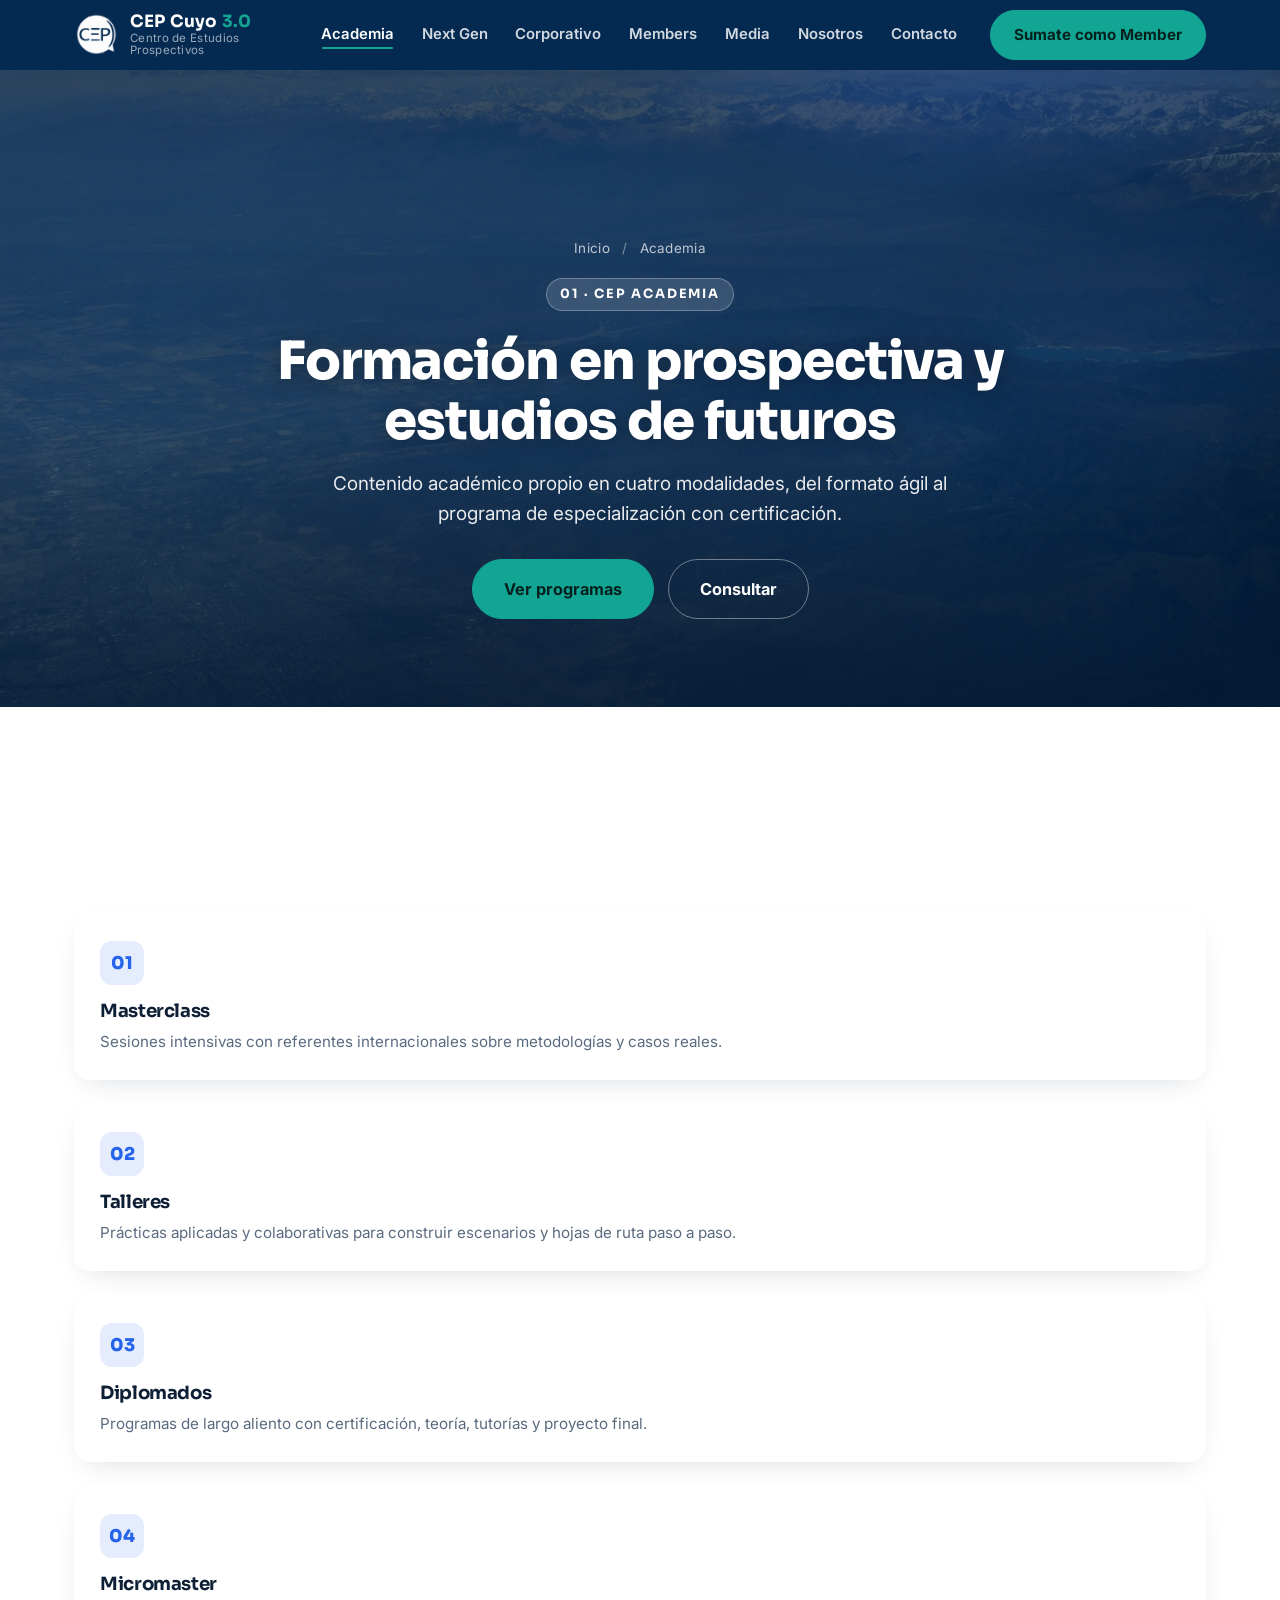
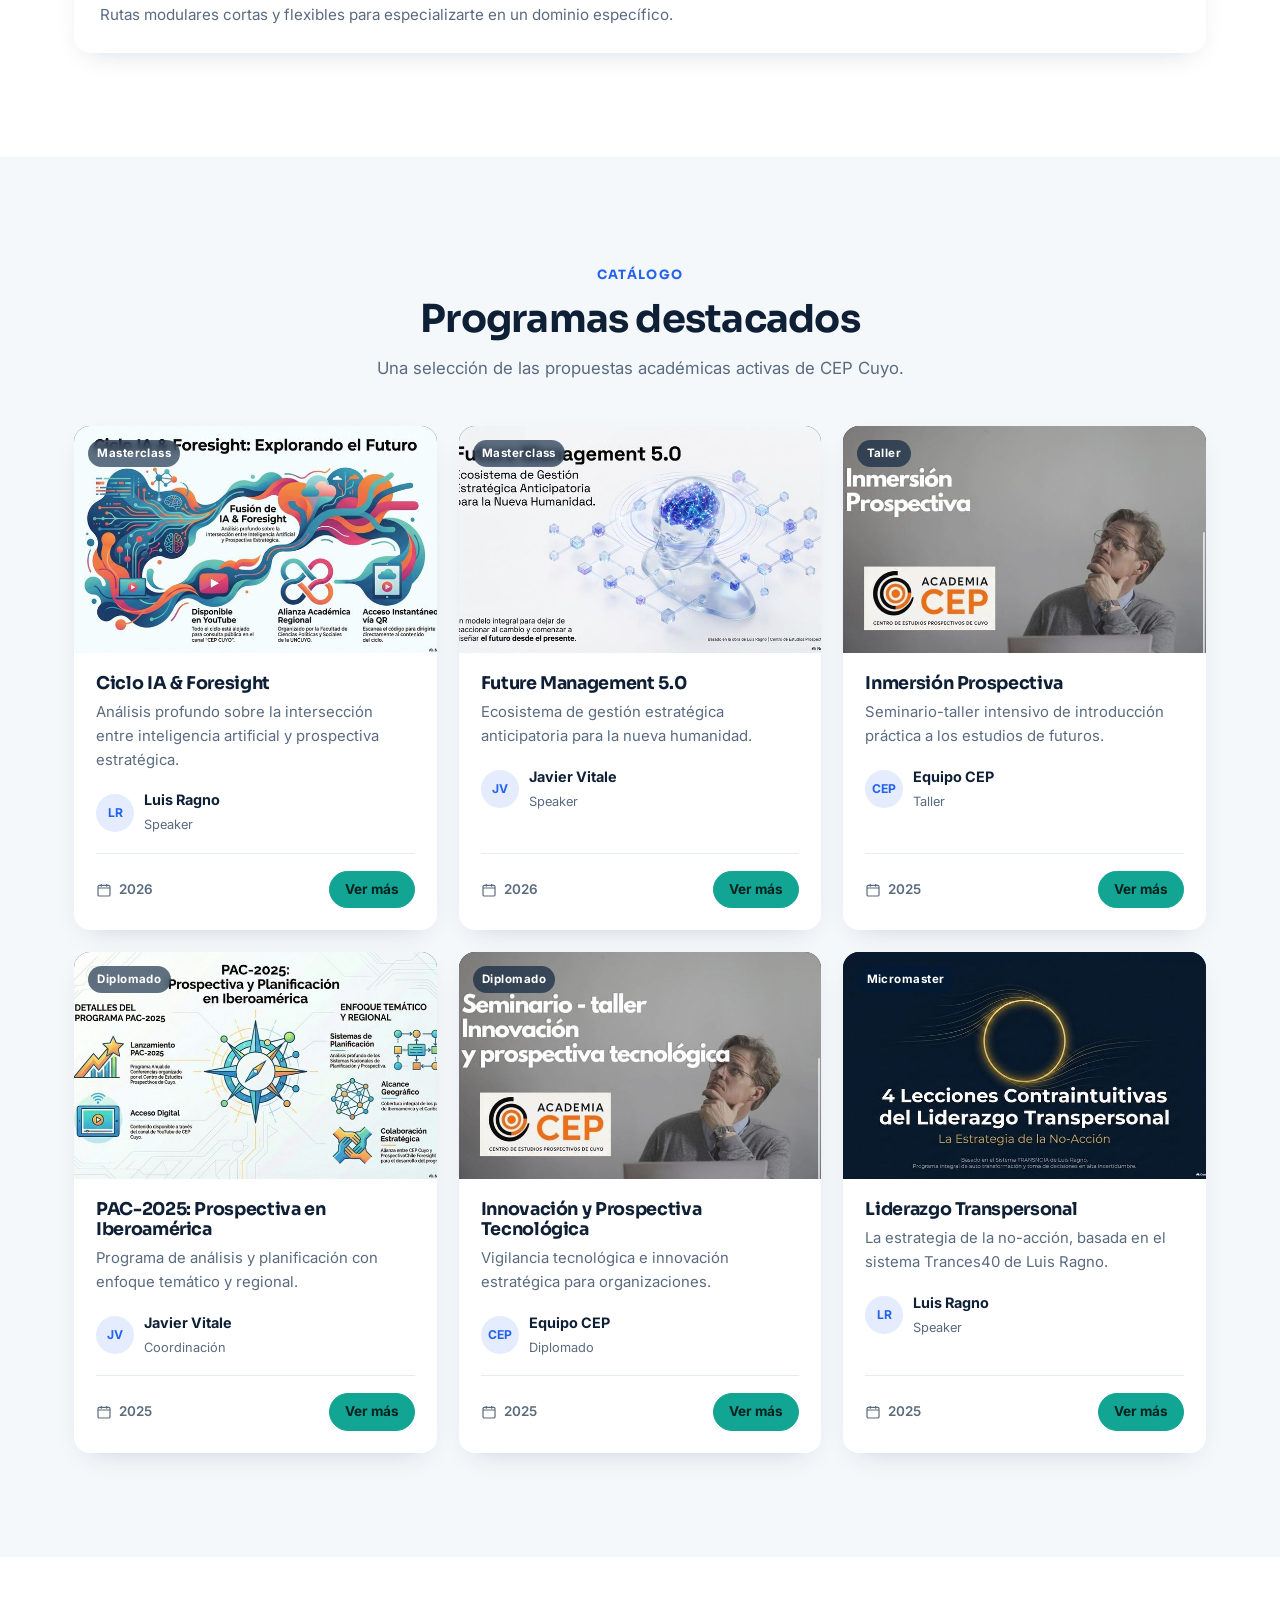
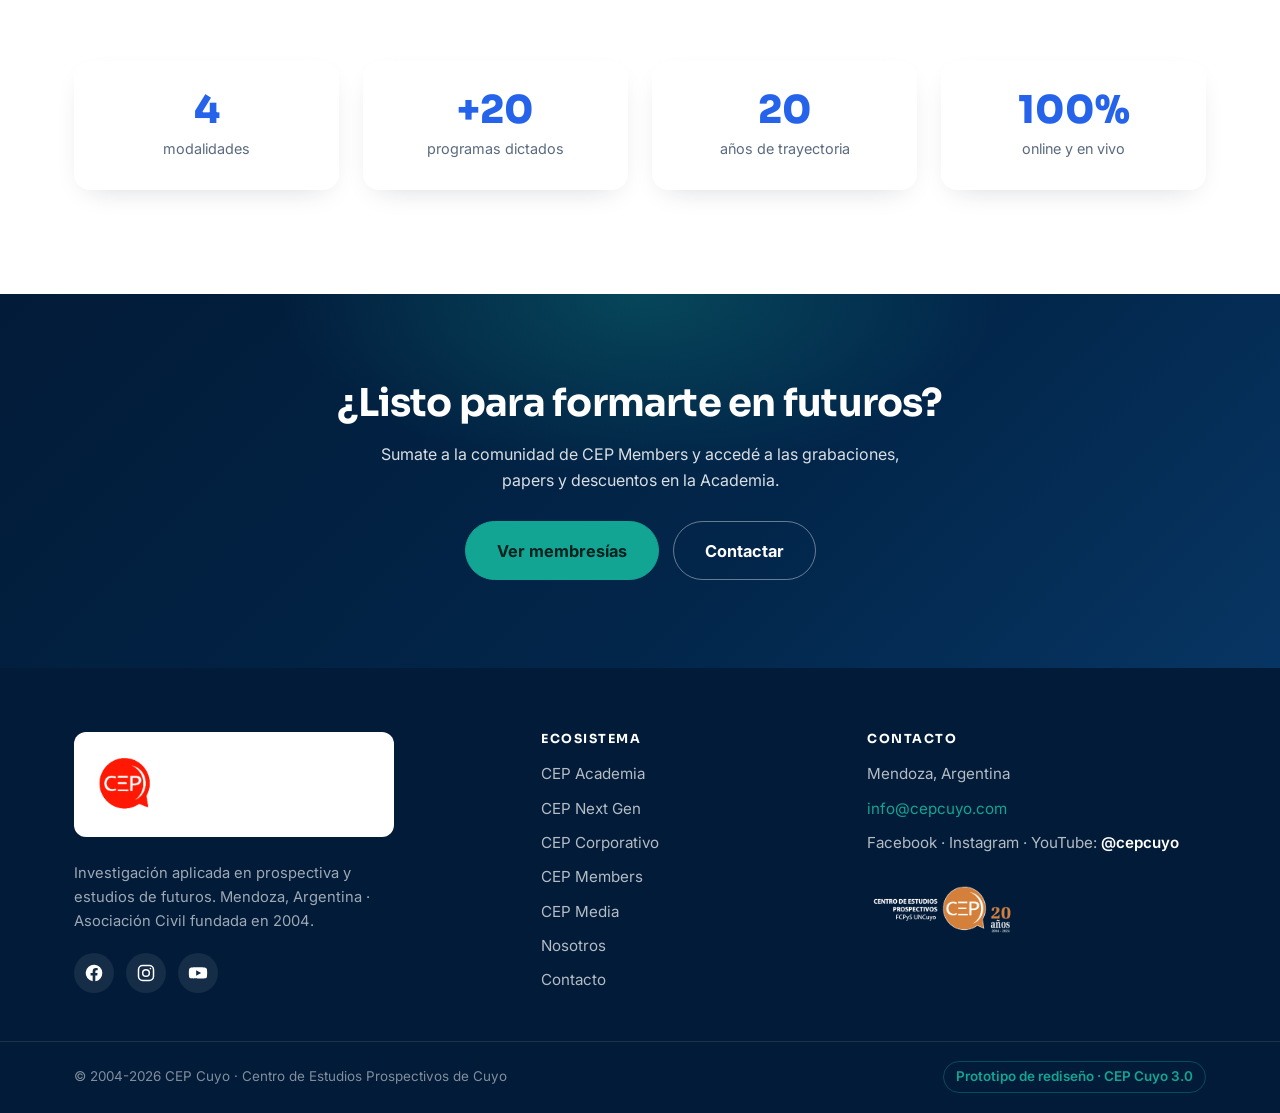
==== academia.html @ 87dea747 "Sitio multipagina completo: 7 paginas dedicadas + recursos visuales - Nuevas paginas: academia, next" ====
<!DOCTYPE html>
<html lang="es">
<head>
  <meta charset="UTF-8" />
  <meta name="viewport" content="width=device-width, initial-scale=1.0" />
  <title>CEP Academia — Formación en prospectiva | CEP Cuyo 3.0</title>
  <meta name="description" content="Academia CEP: masterclass, talleres, diplomados y micromaster en prospectiva y estudios de futuros." />
  <link rel="preconnect" href="https://fonts.googleapis.com" />
  <link rel="preconnect" href="https://fonts.gstatic.com" crossorigin />
  <link href="https://fonts.googleapis.com/css2?family=Inter:wght@400;500;600;700&family=Sora:wght@600;700;800&display=swap" rel="stylesheet" />
  <link rel="stylesheet" href="style.css" />
</head>
<body>
  <header class="site-header" id="top">
    <div class="container header-inner">
      <a href="index.html" class="brand">
        <img src="assets/img/logo-cep-blanco.png" alt="Logo CEP Cuyo" class="brand-logo" />
        <span class="brand-text">
          <strong>CEP Cuyo <em>3.0</em></strong>
          <small>Centro de Estudios Prospectivos</small>
        </span>
      </a>
      <nav class="main-nav" id="mainNav" aria-label="Navegación principal">
        <a href="academia.html" class="active">Academia</a>
        <a href="next-gen.html">Next Gen</a>
        <a href="corporativo.html">Corporativo</a>
        <a href="members.html">Members</a>
        <a href="media.html">Media</a>
        <a href="nosotros.html">Nosotros</a>
        <a href="contacto.html">Contacto</a>
        <a href="members.html" class="btn btn-teal nav-cta">Sumate como Member</a>
      </nav>
      <div class="header-actions">
        <a href="members.html" class="btn btn-teal header-cta">Sumate como Member</a>
      </div>
      <button class="nav-toggle" id="navToggle" aria-label="Abrir menú" aria-expanded="false">
        <svg class="ic ic-menu" viewBox="0 0 24 24" fill="none" stroke="currentColor" stroke-width="1.9" stroke-linecap="round" aria-hidden="true"><path d="M4 7h16M4 12h16M4 17h16"/></svg>
        <svg class="ic ic-close" viewBox="0 0 24 24" fill="none" stroke="currentColor" stroke-width="1.9" stroke-linecap="round" aria-hidden="true"><path d="M6 6l12 12M18 6L6 18"/></svg>
      </button>
    </div>
  </header>
  <section class="page-hero" style="--accent:#2563eb; --accent-soft:#2563eb22">
    <div class="page-hero-photo" style="background-image:url('assets/img/hero-aerial.jpg')"></div>
    <div class="page-hero-scrim"></div>
    <div class="container page-hero-inner">
      <nav class="breadcrumb"><a href="index.html">Inicio</a> <span>/</span> Academia</nav>
      <span class="page-kicker">01 · CEP Academia</span>
      <h1>Formación en prospectiva y estudios de futuros</h1>
      <p>Contenido académico propio en cuatro modalidades, del formato ágil al programa de especialización con certificación.</p>
      <div class="page-hero-actions"><a href="#programas" class="btn btn-teal btn-lg">Ver programas</a><a href="contacto.html" class="btn btn-ghost btn-lg">Consultar</a></div>
    </div>
  </section>
  <section class="section" style="--accent:#2563eb; --accent-soft:rgba(37,99,235,.12)">
    <div class="container">
      <p class="lead-in reveal">Un espacio académico para desarrollar pensamiento anticipatorio, metodologías de escenarios y liderazgo prospectivo — en el formato que mejor se adapte a tu recorrido.</p>
      <div class="grid grid-4 reveal">
        <div class="step-card"><span class="step-num">01</span><h3>Masterclass</h3><p>Sesiones intensivas con referentes internacionales sobre metodologías y casos reales.</p></div>
        <div class="step-card"><span class="step-num">02</span><h3>Talleres</h3><p>Prácticas aplicadas y colaborativas para construir escenarios y hojas de ruta paso a paso.</p></div>
        <div class="step-card"><span class="step-num">03</span><h3>Diplomados</h3><p>Programas de largo aliento con certificación, teoría, tutorías y proyecto final.</p></div>
        <div class="step-card"><span class="step-num">04</span><h3>Micromaster</h3><p>Rutas modulares cortas y flexibles para especializarte en un dominio específico.</p></div>
      </div>
    </div>
  </section>
  <section class="section section-soft" id="programas" style="--accent:#2563eb; --accent-soft:rgba(37,99,235,.12)">
    <div class="container">
      <div class="section-head-center reveal">
        <span class="kicker">Catálogo</span>
        <h2>Programas destacados</h2>
        <p>Una selección de las propuestas académicas activas de CEP Cuyo.</p>
      </div>
      <div class="grid grid-3">
        <article class="course-card reveal">
          <span class="course-thumb"><img src="assets/img/course-ia-foresight.jpg" alt="Ciclo IA &amp; Foresight" loading="lazy" /><span class="course-tag">Masterclass</span></span>
          <div class="course-body">
            <h3>Ciclo IA &amp; Foresight</h3>
            <p>Análisis profundo sobre la intersección entre inteligencia artificial y prospectiva estratégica.</p>
            <div class="course-meta"><span class="avatar">LR</span><div><strong>Luis Ragno</strong><small>Speaker</small></div></div>
            <div class="course-foot"><span class="course-date"><svg viewBox="0 0 24 24" fill="none" stroke="currentColor" stroke-width="1.8"><rect x="3" y="5" width="18" height="16" rx="2"/><path d="M3 9h18M8 3v4M16 3v4"/></svg>2026</span><a href="#" class="btn btn-teal course-btn">Ver más</a></div>
          </div>
        </article>
        <article class="course-card reveal">
          <span class="course-thumb"><img src="assets/img/course-future-mgmt.jpg" alt="Future Management 5.0" loading="lazy" /><span class="course-tag">Masterclass</span></span>
          <div class="course-body">
            <h3>Future Management 5.0</h3>
            <p>Ecosistema de gestión estratégica anticipatoria para la nueva humanidad.</p>
            <div class="course-meta"><span class="avatar">JV</span><div><strong>Javier Vitale</strong><small>Speaker</small></div></div>
            <div class="course-foot"><span class="course-date"><svg viewBox="0 0 24 24" fill="none" stroke="currentColor" stroke-width="1.8"><rect x="3" y="5" width="18" height="16" rx="2"/><path d="M3 9h18M8 3v4M16 3v4"/></svg>2026</span><a href="#" class="btn btn-teal course-btn">Ver más</a></div>
          </div>
        </article>
        <article class="course-card reveal">
          <span class="course-thumb"><img src="assets/img/course-inmersion.jpg" alt="Inmersión Prospectiva" loading="lazy" /><span class="course-tag">Taller</span></span>
          <div class="course-body">
            <h3>Inmersión Prospectiva</h3>
            <p>Seminario-taller intensivo de introducción práctica a los estudios de futuros.</p>
            <div class="course-meta"><span class="avatar">CEP</span><div><strong>Equipo CEP</strong><small>Taller</small></div></div>
            <div class="course-foot"><span class="course-date"><svg viewBox="0 0 24 24" fill="none" stroke="currentColor" stroke-width="1.8"><rect x="3" y="5" width="18" height="16" rx="2"/><path d="M3 9h18M8 3v4M16 3v4"/></svg>2025</span><a href="#" class="btn btn-teal course-btn">Ver más</a></div>
          </div>
        </article>
        <article class="course-card reveal">
          <span class="course-thumb"><img src="assets/img/course-pac2025.jpg" alt="PAC-2025: Prospectiva en Iberoamérica" loading="lazy" /><span class="course-tag">Diplomado</span></span>
          <div class="course-body">
            <h3>PAC-2025: Prospectiva en Iberoamérica</h3>
            <p>Programa de análisis y planificación con enfoque temático y regional.</p>
            <div class="course-meta"><span class="avatar">JV</span><div><strong>Javier Vitale</strong><small>Coordinación</small></div></div>
            <div class="course-foot"><span class="course-date"><svg viewBox="0 0 24 24" fill="none" stroke="currentColor" stroke-width="1.8"><rect x="3" y="5" width="18" height="16" rx="2"/><path d="M3 9h18M8 3v4M16 3v4"/></svg>2025</span><a href="#" class="btn btn-teal course-btn">Ver más</a></div>
          </div>
        </article>
        <article class="course-card reveal">
          <span class="course-thumb"><img src="assets/img/course-innovacion.jpg" alt="Innovación y Prospectiva Tecnológica" loading="lazy" /><span class="course-tag">Diplomado</span></span>
          <div class="course-body">
            <h3>Innovación y Prospectiva Tecnológica</h3>
            <p>Vigilancia tecnológica e innovación estratégica para organizaciones.</p>
            <div class="course-meta"><span class="avatar">CEP</span><div><strong>Equipo CEP</strong><small>Diplomado</small></div></div>
            <div class="course-foot"><span class="course-date"><svg viewBox="0 0 24 24" fill="none" stroke="currentColor" stroke-width="1.8"><rect x="3" y="5" width="18" height="16" rx="2"/><path d="M3 9h18M8 3v4M16 3v4"/></svg>2025</span><a href="#" class="btn btn-teal course-btn">Ver más</a></div>
          </div>
        </article>
        <article class="course-card reveal">
          <span class="course-thumb"><img src="assets/img/course-liderazgo.jpg" alt="Liderazgo Transpersonal" loading="lazy" /><span class="course-tag">Micromaster</span></span>
          <div class="course-body">
            <h3>Liderazgo Transpersonal</h3>
            <p>La estrategia de la no-acción, basada en el sistema Trances40 de Luis Ragno.</p>
            <div class="course-meta"><span class="avatar">LR</span><div><strong>Luis Ragno</strong><small>Speaker</small></div></div>
            <div class="course-foot"><span class="course-date"><svg viewBox="0 0 24 24" fill="none" stroke="currentColor" stroke-width="1.8"><rect x="3" y="5" width="18" height="16" rx="2"/><path d="M3 9h18M8 3v4M16 3v4"/></svg>2025</span><a href="#" class="btn btn-teal course-btn">Ver más</a></div>
          </div>
        </article>
      </div>
    </div>
  </section>
  <section class="section" style="--accent:#2563eb">
    <div class="container">
      <div class="stats-band reveal">
        <div class="stat-box"><strong>4</strong><span>modalidades</span></div>
        <div class="stat-box"><strong>+20</strong><span>programas dictados</span></div>
        <div class="stat-box"><strong>20</strong><span>años de trayectoria</span></div>
        <div class="stat-box"><strong>100%</strong><span>online y en vivo</span></div>
      </div>
    </div>
  </section>
  <section class="cta-band">
    <div class="container cta-band-inner reveal">
      <h2>¿Listo para formarte en futuros?</h2>
      <p>Sumate a la comunidad de CEP Members y accedé a las grabaciones, papers y descuentos en la Academia.</p>
      <div class="cta-actions">
        <a href="members.html" class="btn btn-teal btn-lg">Ver membresías</a>
        <a href="contacto.html" class="btn btn-ghost btn-lg">Contactar</a>
      </div>
    </div>
  </section>
  <footer class="site-footer">
    <div class="container footer-inner">
      <div class="footer-brand">
        <div class="footer-membrete">
          <img src="assets/img/membrete-cep-completo.png" alt="Centro de Estudios Prospectivos de Cuyo" />
        </div>
        <p>Investigación aplicada en prospectiva y estudios de futuros. Mendoza, Argentina · Asociación Civil fundada en 2004.</p>
        <div class="footer-social">
          <a href="https://facebook.com/cepcuyo" target="_blank" rel="noopener" aria-label="Facebook"><svg viewBox="0 0 24 24" fill="currentColor"><path d="M22 12a10 10 0 10-11.6 9.9v-7H7.9V12h2.5V9.8c0-2.5 1.5-3.9 3.8-3.9 1.1 0 2.2.2 2.2.2v2.5h-1.2c-1.2 0-1.6.8-1.6 1.6V12h2.7l-.4 2.9h-2.3v7A10 10 0 0022 12z"/></svg></a>
          <a href="https://instagram.com/cepcuyo" target="_blank" rel="noopener" aria-label="Instagram"><svg viewBox="0 0 24 24" fill="none" stroke="currentColor" stroke-width="1.8"><rect x="3" y="3" width="18" height="18" rx="5"/><circle cx="12" cy="12" r="4"/><circle cx="17.3" cy="6.7" r="1" fill="currentColor" stroke="none"/></svg></a>
          <a href="https://youtube.com/@cepcuyo" target="_blank" rel="noopener" aria-label="YouTube"><svg viewBox="0 0 24 24" fill="currentColor"><path d="M23 12s0-3.2-.4-4.7a2.5 2.5 0 00-1.7-1.7C19.3 5.2 12 5.2 12 5.2s-7.3 0-8.9.4A2.5 2.5 0 001.4 7.3C1 8.8 1 12 1 12s0 3.2.4 4.7a2.5 2.5 0 001.7 1.7c1.6.4 8.9.4 8.9.4s7.3 0 8.9-.4a2.5 2.5 0 001.7-1.7C23 15.2 23 12 23 12zM9.8 15.3V8.7l6 3.3-6 3.3z"/></svg></a>
        </div>
      </div>
      <nav class="footer-nav" aria-label="Secciones">
        <h4>Ecosistema</h4>
        <a href="academia.html">CEP Academia</a>
        <a href="next-gen.html">CEP Next Gen</a>
        <a href="corporativo.html">CEP Corporativo</a>
        <a href="members.html">CEP Members</a>
        <a href="media.html">CEP Media</a>
        <a href="nosotros.html">Nosotros</a>
        <a href="contacto.html">Contacto</a>
      </nav>
      <div class="footer-contact">
        <h4>Contacto</h4>
        <p>Mendoza, Argentina</p>
        <p><a href="mailto:info@cepcuyo.com">info@cepcuyo.com</a></p>
        <p>Facebook · Instagram · YouTube: <span>@cepcuyo</span></p>
        <img src="assets/img/badge-cep-20-anos.png" alt="20 años · 2004-2024" class="footer-badge" />
      </div>
    </div>
    <div class="footer-bottom">
      <div class="container">
        <span>© 2004-2026 CEP Cuyo · Centro de Estudios Prospectivos de Cuyo</span>
        <span class="proto-tag">Prototipo de rediseño · CEP Cuyo 3.0</span>
      </div>
    </div>
  </footer>
  <script src="assets/js/main.js"></script>
</body>
</html>
---- style.css ----
/* =========================================================
   CEP Cuyo 3.0 — Rediseño según Ficha Técnica (PDF aprobado)
   Base: navy #02264a + teal profundo.  Secciones con acento propio
   (Academia azul · Next Gen rosa · Corporativo ámbar · Members teal
    · Media rojo), sobre backbone navy+teal.
   ========================================================= */

:root {
  /* --- Base navy + teal (del mockup master) --- */
  --navy:        #052a52;   /* header, footer, textos oscuros */
  --navy-2:      #073563;   /* variante */
  --navy-deep:   #021b38;   /* fondos más profundos */
  --navy-hero:   #02264a;   /* navy exacto muestreado del hero */
  --teal:        #12a594;   /* acento de marca / CTAs */
  --teal-strong: #0e7f87;   /* botón hover / teal profundo */
  --teal-ink:    #0b6b63;   /* teal para texto sobre claro */
  --mint:        #e6f5f3;   /* fondo sección Members */
  --mint-2:      #d4ebe8;

  /* --- Neutros --- */
  --ink:      #0f2036;   /* texto sobre claro */
  --muted:    #5a6b80;   /* texto secundario */
  --line:     #e6ecf2;   /* separadores */
  --bg:       #ffffff;
  --bg-soft:  #f5f8fb;   /* secciones suaves / tarjetas */
  --white:    #ffffff;

  /* acento por sección (lo pisa cada <section>) */
  --accent:      var(--teal);
  --accent-soft: rgba(18,165,148,.12);

  --radius:    16px;
  --radius-sm: 12px;
  --radius-lg: 22px;
  --shadow:    0 10px 30px -14px rgba(5, 25, 52, .20);
  --shadow-lg: 0 26px 60px -24px rgba(5, 25, 52, .32);
  --ease:      cubic-bezier(.4, 0, .2, 1);
  --maxw:      1180px;

  --font:      'Inter', -apple-system, BlinkMacSystemFont, 'SF Pro Text', 'Segoe UI', Roboto, Helvetica, Arial, sans-serif;
  --font-head: 'Sora', 'Inter', -apple-system, BlinkMacSystemFont, 'SF Pro Display', 'Segoe UI', sans-serif;
}

* { box-sizing: border-box; }
html { scroll-behavior: smooth; scroll-padding-top: 80px; -webkit-text-size-adjust: 100%; }
body {
  margin: 0; font-family: var(--font); color: var(--ink); background: var(--bg);
  line-height: 1.6; -webkit-font-smoothing: antialiased; text-rendering: optimizeLegibility;
  overflow-x: hidden; -webkit-tap-highlight-color: transparent;
}
img { max-width: 100%; display: block; }
a { color: inherit; text-decoration: none; }

.container { width: 100%; max-width: var(--maxw); margin: 0 auto; padding: 0 24px; }

h1, h2, h3, h4 { margin: 0; font-family: var(--font-head); line-height: 1.14; letter-spacing: -.02em; font-weight: 700; color: var(--ink); }
h2 { font-size: clamp(1.7rem, 3vw, 2.45rem); }
p  { margin: 0; }

/* ---------- Botones ---------- */
.btn {
  --btn-pad: .78em 1.5em;
  display: inline-flex; align-items: center; justify-content: center; gap: .5em;
  padding: var(--btn-pad); font: inherit; font-weight: 700; font-size: .95rem;
  border-radius: 999px; border: 1.6px solid transparent; cursor: pointer; white-space: nowrap;
  transition: transform .2s var(--ease), background .2s var(--ease),
              box-shadow .2s var(--ease), color .2s var(--ease), border-color .2s var(--ease);
}
.btn-lg { --btn-pad: .95em 1.9em; font-size: 1.02rem; }
.btn:active { transform: translateY(1px); }

.btn-teal { background: var(--teal); color: #04211e; border-color: var(--teal); }
.btn-teal:hover { background: var(--teal-strong); border-color: var(--teal-strong); color: #fff;
  box-shadow: 0 12px 28px -10px rgba(14,127,135,.6); transform: translateY(-2px); }

.btn-ghost { background: transparent; color: #fff; border-color: rgba(255,255,255,.4); }
.btn-ghost:hover { border-color: #fff; background: rgba(255,255,255,.10); transform: translateY(-2px); }

.btn-ghost-light { background: rgba(255,255,255,.10); color: #fff; border-color: rgba(255,255,255,.22); }
.btn-ghost-light:hover { background: rgba(255,255,255,.18); }

.btn-outline { background: transparent; color: var(--teal-ink); border-color: var(--teal); }
.btn-outline:hover:not([disabled]) { background: var(--teal); border-color: var(--teal); color: #04211e; }

.btn-block { width: 100%; }
.btn[disabled] { opacity: .55; cursor: not-allowed; }

/* =========================================================
   HEADER
   ========================================================= */
.site-header {
  position: sticky; top: 0; z-index: 50; background: var(--navy);
  transition: box-shadow .3s var(--ease), background .3s var(--ease);
}
.site-header.scrolled { box-shadow: 0 10px 34px -14px rgba(0,0,0,.6); background: var(--navy-deep); }
.header-inner { display: flex; align-items: center; gap: 22px; height: 70px; }

.brand { display: flex; align-items: center; gap: 12px; margin-right: auto; }
.brand-logo { width: 44px; height: 44px; object-fit: contain; }
.brand-text { display: flex; flex-direction: column; line-height: 1.1; }
.brand-text strong { color: #fff; font-family: var(--font-head); font-size: 1.06rem; letter-spacing: .2px; }
.brand-text strong em { color: var(--teal); font-style: normal; }
.brand-text small { color: rgba(255,255,255,.6); font-size: .72rem; letter-spacing: .3px; }

.main-nav { display: flex; align-items: center; gap: 4px; }
.main-nav > a {
  color: rgba(255,255,255,.82); font-size: .93rem; font-weight: 600;
  padding: .5em .8em; border-radius: 8px; position: relative; white-space: nowrap;
  transition: color .2s var(--ease);
}
.main-nav > a:not(.nav-cta)::after {
  content: ""; position: absolute; left: .85em; right: .85em; bottom: .34em; height: 2px;
  background: var(--teal); border-radius: 2px; transform: scaleX(0); transform-origin: left;
  transition: transform .25s var(--ease);
}
.main-nav > a:not(.nav-cta):hover { color: #fff; }
.main-nav > a:not(.nav-cta):hover::after { transform: scaleX(1); }

.header-actions { display: flex; align-items: center; gap: 10px; }
.nav-cta { display: none; }

.nav-toggle { display: none; position: relative; width: 44px; height: 44px; background: none; border: 0; cursor: pointer; color: #fff; }
.nav-toggle .ic {
  position: absolute; inset: 0; margin: auto; width: 26px; height: 26px;
  transition: opacity .28s var(--ease), transform .34s cubic-bezier(.35,.9,.35,1.15);
}
.nav-toggle .ic-close { opacity: 0; transform: rotate(-90deg) scale(.5); }
.nav-toggle.active .ic-menu { opacity: 0; transform: rotate(90deg) scale(.5); }
.nav-toggle.active .ic-close { opacity: 1; transform: rotate(0) scale(1); }

/* =========================================================
   HERO (con silueta de cordillera + overlay navy)
   ========================================================= */
.hero {
  position: relative; overflow: hidden; color: #fff;
  background: var(--navy-deep);
  padding: clamp(96px, 13vw, 150px) 0 clamp(80px, 10vw, 116px);
  text-align: center;
}
.hero-photo {
  position: absolute; inset: 0;
  background: url('assets/img/hero-mendoza.jpg') center 30% / cover no-repeat;
}
.hero-overlay {
  position: absolute; inset: 0;
  background:
    linear-gradient(180deg, rgba(2,27,56,.86) 0%, rgba(2,38,74,.60) 34%, rgba(2,38,74,.62) 62%, rgba(2,27,56,.90) 100%),
    radial-gradient(700px 420px at 50% 42%, rgba(2,38,74,.20), rgba(2,27,56,.70));
}
.hero-inner { position: relative; max-width: 820px; margin: 0 auto; display: flex; flex-direction: column; align-items: center; }
.eyebrow {
  display: inline-block; font-size: .8rem; font-weight: 700; letter-spacing: .12em; text-transform: uppercase;
  color: #7ff0e2; background: rgba(18,165,148,.16); border: 1px solid rgba(18,165,148,.36);
  padding: .45em 1em; border-radius: 999px; margin-bottom: 24px;
}
.hero h1 {
  font-size: clamp(2rem, 5vw, 3.7rem); font-weight: 800; letter-spacing: .01em; color: #fff;
  text-transform: uppercase; text-shadow: 0 2px 24px rgba(0,0,0,.35);
}
.hero-sub { margin: 22px auto 0; font-size: clamp(1.02rem, 1.6vw, 1.22rem); color: rgba(255,255,255,.9); max-width: 600px; text-shadow: 0 1px 12px rgba(0,0,0,.35); }
.hero-actions { display: flex; flex-wrap: wrap; justify-content: center; gap: 14px; margin-top: 34px; }
.hero-actions .btn-teal { text-transform: uppercase; letter-spacing: .02em; }
.hero-actions .btn-ghost { text-transform: uppercase; letter-spacing: .02em; background: rgba(255,255,255,.08); }
.hero-stats { display: flex; flex-wrap: wrap; justify-content: center; gap: 48px; margin-top: 54px; padding-top: 30px; box-shadow: inset 0 1px 0 rgba(255,255,255,.2); }
.hero-stats div { display: flex; flex-direction: column; }
.hero-stats strong { font-family: var(--font-head); font-size: 2.2rem; font-weight: 800; color: #fff; line-height: 1; }
.hero-stats span { font-size: .86rem; color: rgba(255,255,255,.72); margin-top: 6px; }

/* =========================================================
   SECCIONES (base)
   ========================================================= */
.section { padding: clamp(64px, 9vw, 104px) 0; }
.section-soft { background: var(--bg-soft); }
.section-mint { background: linear-gradient(180deg, var(--mint) 0%, #f3fbfa 100%); }

.section-head { display: flex; align-items: flex-start; justify-content: space-between; gap: 40px; margin-bottom: 40px; }
.section-head-text { max-width: 640px; }
.section-head-center { text-align: center; max-width: 720px; margin: 0 auto 44px; }
.section-head p, .section-head-center p { margin-top: 14px; color: var(--muted); font-size: 1.05rem; }

.kicker {
  display: inline-block; font-family: var(--font-head); font-size: .8rem; font-weight: 700;
  letter-spacing: .1em; text-transform: uppercase; color: var(--accent); margin-bottom: 12px;
}

.section-brand { width: 172px; height: auto; flex-shrink: 0; align-self: center; }
.section-brand-boxed { background: #fff; padding: 14px 18px; border-radius: var(--radius-sm); box-shadow: var(--shadow); }

.subhead { font-family: var(--font-head); font-size: 1.18rem; font-weight: 700; margin-bottom: 20px; color: var(--ink); }
.subhead-spaced { margin-top: 56px; }
.subhead-note { color: var(--muted); margin: -12px 0 22px; }

/* ---------- Grids ---------- */
.grid { display: grid; gap: 22px; }
.grid-2 { grid-template-columns: repeat(2, 1fr); }
.grid-3 { grid-template-columns: repeat(3, 1fr); }
.grid.tight { gap: 14px; }

/* =========================================================
   1. ACADEMIA — tabs + course cards
   ========================================================= */
.tabs { display: flex; flex-wrap: wrap; gap: 10px; margin-bottom: 30px; }
.tab {
  font: inherit; font-weight: 700; font-size: .93rem; color: var(--navy);
  padding: .62em 1.3em; border-radius: var(--radius-sm); border: 1.6px solid var(--line);
  background: #fff; cursor: pointer; transition: all .2s var(--ease);
}
.tab::before { content: "[ "; color: var(--muted); }
.tab::after  { content: " ]"; color: var(--muted); }
.tab:hover { border-color: var(--accent); color: var(--accent); }
.tab.is-active { background: var(--navy); border-color: var(--navy); color: #fff; box-shadow: inset 0 -3px 0 var(--accent); }
.tab.is-active::before, .tab.is-active::after { color: var(--accent); }

.tab-panel { animation: fade .35s var(--ease); }
.tab-panel[hidden] { display: none; }
@keyframes fade { from { opacity: 0; transform: translateY(8px);} to { opacity: 1; transform: none; } }

.course-card {
  display: flex; flex-direction: column; background: #fff; border-radius: var(--radius);
  overflow: hidden; box-shadow: var(--shadow); transition: transform .28s var(--ease), box-shadow .28s var(--ease);
}
.course-card:hover { transform: translateY(-6px); box-shadow: var(--shadow-lg); }
.course-thumb { position: relative; aspect-ratio: 16 / 10; display: block; overflow: hidden; background: var(--navy); }
.course-thumb img { width: 100%; height: 100%; object-fit: cover; object-position: center top; transition: transform .4s var(--ease); }
.course-card:hover .course-thumb img { transform: scale(1.05); }
.course-tag {
  position: absolute; top: 14px; left: 14px; z-index: 1;
  font-size: .72rem; font-weight: 700; letter-spacing: .04em; color: #fff;
  background: rgba(2,27,56,.62); backdrop-filter: blur(4px);
  padding: .35em .8em; border-radius: 999px;
}
.course-body { padding: 20px 22px 22px; display: flex; flex-direction: column; flex: 1; }
.course-body h3 { font-size: 1.1rem; margin-bottom: 8px; }
.course-body p { color: var(--muted); font-size: .93rem; }
.course-meta { display: flex; align-items: center; gap: 10px; margin: 16px 0 16px; }
.avatar {
  width: 38px; height: 38px; border-radius: 50%; flex-shrink: 0;
  display: flex; align-items: center; justify-content: center;
  background: var(--accent-soft); color: var(--accent); font-weight: 700; font-size: .76rem;
}
.course-meta strong { display: block; font-size: .9rem; color: var(--ink); }
.course-meta small { color: var(--muted); font-size: .8rem; }
.course-foot { margin-top: auto; display: flex; align-items: center; justify-content: space-between; gap: 12px; padding-top: 4px; box-shadow: inset 0 1px 0 var(--line); }
.course-date { display: inline-flex; align-items: center; gap: 7px; color: var(--muted); font-size: .84rem; font-weight: 600; padding-top: 14px; }
.course-date svg { width: 16px; height: 16px; }
.course-btn { --btn-pad: .5em 1.1em; font-size: .85rem; margin-top: 14px; }

/* =========================================================
   2. NEXT GEN — profiles + social feed
   ========================================================= */
.profiles { margin-bottom: 56px; }
.profile-card {
  background: #fff; border-radius: var(--radius); overflow: hidden; box-shadow: var(--shadow);
  padding-bottom: 22px; text-align: center; transition: transform .28s var(--ease), box-shadow .28s var(--ease);
}
.profile-card:hover { transform: translateY(-6px); box-shadow: var(--shadow-lg); }
.profile-top { height: 180px; overflow: hidden; margin-bottom: 18px; background: var(--navy); }
.profile-top img { width: 100%; height: 100%; object-fit: cover; transition: transform .4s var(--ease); }
.profile-card:hover .profile-top img { transform: scale(1.05); }
.profile-card h3 { font-size: 1.12rem; padding: 0 18px; }
.profile-card span { display: block; color: var(--muted); font-size: .9rem; padding: 6px 22px 0; }

.feed-head { display: flex; align-items: center; justify-content: space-between; margin-bottom: 22px; }
.feed-head .subhead { margin-bottom: 0; }
.feed-icons { display: flex; gap: 12px; }
.feed-icons span { color: var(--muted); }
.feed-icons svg { width: 22px; height: 22px; }

.post-card { background: #fff; border-radius: var(--radius); overflow: hidden; box-shadow: var(--shadow); }
.post-head { display: flex; align-items: center; gap: 10px; padding: 14px 16px; }
.post-avatar {
  width: 36px; height: 36px; border-radius: 50%; background: var(--navy); color: #fff;
  display: flex; align-items: center; justify-content: center; font-weight: 700; font-size: .7rem;
}
.post-head strong { display: block; font-size: .9rem; }
.post-head small { color: var(--muted); font-size: .8rem; }
.post-media { aspect-ratio: 16 / 10; overflow: hidden; background: var(--bg-soft); }
.post-media img { width: 100%; height: 100%; object-fit: cover; }
.post-text { padding: 14px 16px 6px; font-size: .92rem; color: var(--ink); }
.post-bar { display: flex; gap: 16px; padding: 8px 16px 16px; color: var(--muted); font-size: .82rem; }
.post-bar span:last-child { margin-left: auto; }

/* =========================================================
   3. CORPORATIVO — LinkedIn card + líneas + alianzas
   ========================================================= */
.corp-grid { display: grid; grid-template-columns: 340px 1fr; gap: 36px; align-items: start; }
.linkedin-card { background: #fff; border-radius: var(--radius); box-shadow: var(--shadow); padding: 24px; position: sticky; top: 90px; }
.li-head { display: flex; align-items: center; gap: 10px; color: #0a66c2; font-weight: 700; font-size: .95rem; margin-bottom: 18px; }
.li-logo { width: 26px; height: 26px; }
.li-profile { display: flex; align-items: center; gap: 12px; padding-bottom: 18px; box-shadow: inset 0 -1px 0 var(--line); }
.li-avatar { width: 52px; height: 52px; border-radius: 50%; background: var(--navy); color: #fff; display: flex; align-items: center; justify-content: center; font-weight: 700; font-size: .82rem; }
.li-profile strong { display: block; font-size: 1rem; }
.li-profile small { color: var(--muted); font-size: .82rem; }
.li-stats { display: flex; justify-content: space-between; text-align: center; padding: 18px 0; }
.li-stats strong { display: block; font-family: var(--font-head); font-size: 1.25rem; color: var(--navy); }
.li-stats span { font-size: .76rem; color: var(--muted); }

.corp-lines .subhead { margin-top: 2px; }
.line-card {
  display: flex; align-items: center; gap: 12px; background: #fff; border-radius: var(--radius-sm);
  padding: 15px 16px; font-weight: 600; font-size: .95rem; box-shadow: var(--shadow);
  transition: transform .22s var(--ease), box-shadow .22s var(--ease);
}
.line-card:hover { transform: translateX(4px); box-shadow: var(--shadow-lg); }
.line-card .dot { width: 9px; height: 9px; border-radius: 50%; background: var(--accent); flex-shrink: 0; }

.ally-logos { display: grid; grid-template-columns: repeat(6, 1fr); gap: 16px; }
.ally-logo {
  display: flex; align-items: center; justify-content: center;
  background: #fff; border-radius: var(--radius-sm); padding: 20px 18px; min-height: 100px;
  box-shadow: var(--shadow); transition: transform .22s var(--ease), box-shadow .22s var(--ease);
}
.ally-logo:hover { transform: translateY(-3px); box-shadow: var(--shadow-lg); }
.ally-logo img { max-height: 56px; width: auto; max-width: 100%; object-fit: contain; }

/* =========================================================
   4. MEMBERS — paywall + timeline + pricing
   ========================================================= */
.paywall { display: grid; grid-template-columns: 1fr auto 1fr; align-items: center; gap: 20px; margin-bottom: 34px; }
.paywall-zone { background: #fff; border-radius: var(--radius); padding: 24px 26px; box-shadow: var(--shadow); }
.zone-lock { border-top: 4px solid #e8a822; }
.zone-open { border-top: 4px solid var(--teal); }
.zone-tag { display: inline-flex; align-items: center; gap: 8px; font-weight: 700; font-size: .82rem; color: #b06f00; letter-spacing: .02em; margin-bottom: 10px; }
.zone-tag-open { color: var(--teal-ink); }
.paywall-zone strong { display: block; font-family: var(--font-head); font-size: 1.06rem; margin-bottom: 6px; }
.paywall-zone p { color: var(--muted); font-size: .92rem; }
.paywall-arrow { color: var(--muted); font-size: 1.6rem; }
.lock, .unlock { width: 14px; height: 14px; display: inline-block; border-radius: 3px; }
.lock { background: #e8a822; box-shadow: inset 0 0 0 2px rgba(255,255,255,.5); }
.unlock { background: var(--teal); box-shadow: inset 0 0 0 2px rgba(255,255,255,.5); }

.timeline { display: flex; justify-content: space-between; gap: 8px; margin: 0 auto 44px; max-width: 820px; position: relative; }
.timeline::before { content: ""; position: absolute; top: 24px; left: 9%; right: 9%; height: 2px; background: var(--mint-2); }
.tl-step { position: relative; display: flex; flex-direction: column; align-items: center; gap: 12px; flex: 1; z-index: 1; }
.tl-ic {
  width: 48px; height: 48px; border-radius: 50%; background: #fff; color: var(--teal);
  display: flex; align-items: center; justify-content: center;
  box-shadow: inset 0 0 0 2px var(--mint-2), 0 6px 16px -8px rgba(5,25,52,.25);
}
.tl-ic svg { width: 22px; height: 22px; }
.tl-step small { font-size: .76rem; color: var(--muted); text-align: center; line-height: 1.3; }
.tl-release .tl-ic { background: var(--teal); color: #fff; box-shadow: inset 0 0 0 2px var(--teal), 0 10px 20px -8px rgba(18,165,148,.6); }
.tl-release small { color: var(--teal-ink); font-weight: 700; }

.pricing { align-items: stretch; }
.plan { position: relative; display: flex; flex-direction: column; background: #fff; border-radius: var(--radius); padding: 32px 28px; box-shadow: var(--shadow); transition: transform .28s var(--ease), box-shadow .28s var(--ease); }
.plan:hover { transform: translateY(-5px); box-shadow: var(--shadow-lg); }
.plan h3 { font-size: 1.32rem; }
.plan-price { font-family: var(--font-head); font-size: 2.6rem; font-weight: 800; color: var(--navy); margin: 12px 0 20px; line-height: 1; }
.plan-price span { font-size: 1.3rem; vertical-align: super; color: var(--muted); }
.plan-price small { font-size: .9rem; font-weight: 600; color: var(--muted); }
.plan ul { list-style: none; padding: 0; margin: 0 0 26px; display: grid; gap: 12px; }
.plan li { position: relative; padding-left: 28px; font-size: .95rem; color: var(--ink); }
.plan li::before { content: ""; position: absolute; left: 0; top: 3px; width: 18px; height: 18px; background: rgba(18,165,148,.16); border-radius: 50%; }
.plan li::after { content: ""; position: absolute; left: 6px; top: 8px; width: 6px; height: 3px; border-left: 2px solid var(--teal-ink); border-bottom: 2px solid var(--teal-ink); transform: rotate(-45deg); }
.plan .btn { margin-top: auto; }
.plan-featured { box-shadow: 0 0 0 2px var(--teal), var(--shadow-lg); background: linear-gradient(180deg, #fff 0%, #f2fffc 100%); }
.plan-badge { position: absolute; top: -13px; left: 50%; transform: translateX(-50%); background: var(--teal); color: #04211e; font-size: .72rem; font-weight: 800; letter-spacing: .06em; text-transform: uppercase; padding: .4em 1em; border-radius: 999px; white-space: nowrap; }
.proto-note { text-align: center; margin-top: 26px; font-size: .88rem; color: var(--muted); }

/* =========================================================
   5. MEDIA — reproductor + hub social
   ========================================================= */
.media-player { display: grid; grid-template-columns: 1.6fr 1fr; gap: 26px; align-items: stretch; margin-bottom: 44px; }
.media-feature { display: flex; flex-direction: column; background: #fff; border-radius: var(--radius); overflow: hidden; box-shadow: var(--shadow); transition: transform .28s var(--ease), box-shadow .28s var(--ease); }
.media-feature:hover { transform: translateY(-4px); box-shadow: var(--shadow-lg); }
.media-thumb { position: relative; aspect-ratio: 16 / 9; display: flex; align-items: center; justify-content: center; overflow: hidden; background: var(--navy-deep); }
.media-thumb-img { position: absolute; inset: 0; width: 100%; height: 100%; object-fit: cover; }
.media-thumb::after { content: ""; position: absolute; inset: 0; background: linear-gradient(180deg, rgba(2,27,56,.25), rgba(2,27,56,.55)); }
.play { position: relative; z-index: 1; width: 66px; height: 66px; border-radius: 50%; display: flex; align-items: center; justify-content: center; transition: transform .25s var(--ease), background .25s var(--ease); }
.play::before { content: ""; border-style: solid; border-width: 11px 0 11px 18px; border-color: transparent transparent transparent #fff; margin-left: 4px; }
.play-yt { background: #ef4444; box-shadow: 0 10px 26px -8px rgba(239,68,68,.7); }
.media-feature:hover .play-yt { transform: scale(1.08); }
.media-badge { position: absolute; top: 16px; left: 16px; z-index: 1; background: #ef4444; color: #fff; font-weight: 700; font-size: .78rem; padding: .3em .8em; border-radius: 6px; }
.media-caption { padding: 18px 22px 22px; }
.media-caption strong { display: block; font-family: var(--font-head); font-size: 1.14rem; }
.media-caption small { color: var(--muted); }

.media-list { background: #fff; border-radius: var(--radius); box-shadow: var(--shadow); padding: 22px; }
.media-list .subhead { margin-bottom: 14px; }
.media-item { display: flex; align-items: center; gap: 14px; padding: 12px 8px; border-radius: 10px; transition: background .2s var(--ease); box-shadow: inset 0 -1px 0 var(--line); }
.media-item:last-child { box-shadow: none; }
.media-item:hover { background: var(--bg-soft); }
.mi-num { width: 34px; height: 34px; border-radius: 8px; background: var(--accent-soft); color: var(--accent); font-family: var(--font-head); font-weight: 700; display: flex; align-items: center; justify-content: center; flex-shrink: 0; }
.media-item strong { display: block; font-size: .92rem; }
.media-item small { color: var(--muted); font-size: .8rem; }

.social-hub { display: flex; flex-wrap: wrap; justify-content: center; gap: 14px; }
.social-btn { display: inline-flex; align-items: center; gap: 10px; padding: 12px 20px; border-radius: 999px; font-weight: 700; font-size: .94rem; background: var(--navy); color: #fff; transition: transform .22s var(--ease), background .22s var(--ease), box-shadow .22s var(--ease); }
.social-btn svg { width: 22px; height: 22px; }
.social-btn:hover { background: var(--teal-strong); transform: translateY(-3px); box-shadow: 0 12px 26px -12px rgba(14,127,135,.6); }

/* =========================================================
   NOSOTROS
   ========================================================= */
.about { display: grid; grid-template-columns: 260px 1fr; gap: 56px; align-items: center; }
.about-figure { margin: 0; text-align: center; }
.about-figure img { width: 220px; height: auto; margin: 0 auto; }
.about-figure figcaption { margin-top: 16px; display: flex; flex-direction: column; gap: 2px; }
.about-figure strong { font-size: 1.1rem; color: var(--navy); }
.about-figure span { font-size: .88rem; color: var(--muted); }
.about-text h2 { margin-bottom: 16px; }
.about-text p { color: var(--muted); margin-bottom: 16px; font-size: 1.04rem; }
.about-text p strong { color: var(--ink); }

/* =========================================================
   FOOTER
   ========================================================= */
.site-footer { background: var(--navy-deep); color: rgba(255,255,255,.8); }
.footer-inner { display: grid; grid-template-columns: 1.5fr 1fr 1.2fr; gap: 44px; padding-top: 64px; padding-bottom: 48px; }
.footer-membrete { background: #fff; border-radius: var(--radius-sm); padding: 14px 16px; display: inline-block; max-width: 320px; }
.footer-membrete img { width: 100%; }
.footer-brand > p { margin-top: 18px; font-size: .92rem; color: rgba(255,255,255,.62); max-width: 340px; }
.footer-social { display: flex; gap: 12px; margin-top: 20px; }
.footer-social a { width: 40px; height: 40px; border-radius: 50%; display: flex; align-items: center; justify-content: center; background: rgba(255,255,255,.08); color: #fff; transition: background .2s var(--ease), transform .2s var(--ease); }
.footer-social a svg { width: 20px; height: 20px; }
.footer-social a:hover { background: var(--teal-strong); transform: translateY(-3px); }
.footer-nav, .footer-contact { display: flex; flex-direction: column; gap: 10px; }
.footer-nav h4, .footer-contact h4 { color: #fff; font-family: var(--font-head); font-size: .78rem; letter-spacing: .12em; text-transform: uppercase; margin-bottom: 6px; }
.footer-nav a { color: rgba(255,255,255,.7); font-size: .95rem; transition: color .2s var(--ease); width: fit-content; }
.footer-nav a:hover { color: var(--teal); }
.footer-contact p { font-size: .95rem; color: rgba(255,255,255,.7); }
.footer-contact a { color: var(--teal); }
.footer-contact span { color: #fff; font-weight: 600; }
.footer-badge { width: 150px; margin-top: 14px; border-radius: 8px; }
.footer-bottom { box-shadow: inset 0 1px 0 rgba(255,255,255,.10); padding: 20px 0; }
.footer-bottom .container { display: flex; justify-content: space-between; align-items: center; gap: 16px; flex-wrap: wrap; }
.footer-bottom span { font-size: .84rem; color: rgba(255,255,255,.5); }
.proto-tag { color: var(--teal) !important; padding: .3em .9em; font-weight: 600; border: 1px solid rgba(18,165,148,.35); border-radius: 999px; }

/* =========================================================
   RESPONSIVE
   ========================================================= */
@media (max-width: 1024px) {
  .corp-grid { grid-template-columns: 300px 1fr; gap: 28px; }
  .linkedin-card { position: static; }
  .about { grid-template-columns: 230px 1fr; gap: 40px; }
}

/* Header móvil */
@media (max-width: 900px) {
  .header-inner { height: 62px; }
  .header-actions { display: none; }
  .nav-toggle { display: flex; }
  .main-nav {
    position: absolute; top: 62px; left: 0; right: 0; flex-direction: column; gap: 0; align-items: stretch;
    background: var(--navy-deep); padding: 6px 20px 20px; max-height: 0; overflow: hidden; opacity: 0;
    box-shadow: 0 18px 34px -14px rgba(0,0,0,.6);
    transition: max-height .38s var(--ease), opacity .3s var(--ease), padding .3s var(--ease);
  }
  .main-nav.open { max-height: 480px; opacity: 1; }
  .main-nav > a { padding: 13px 6px; font-size: 1rem; border-radius: 8px; }
  .main-nav > a:not(.nav-cta):active { background: rgba(255,255,255,.06); }
  .main-nav > a:not(.nav-cta)::after { display: none; }
  .main-nav .nav-cta { display: block; text-align: center; margin-top: 16px; padding: 15px; color: #fff; box-shadow: none; }
  .section-head { flex-direction: column; gap: 24px; margin-bottom: 32px; }
  .section-brand { align-self: flex-start; }
  .corp-grid { grid-template-columns: 1fr; gap: 26px; }
}

/* Tablet */
@media (max-width: 760px) {
  .grid-3:not(.tight) { grid-template-columns: 1fr; }
  .allies { grid-template-columns: repeat(2, 1fr); }
  .ally-logos { grid-template-columns: repeat(3, 1fr); }
  .pricing { max-width: 480px; margin-inline: auto; }
  .paywall { grid-template-columns: 1fr; }
  .paywall-arrow { transform: rotate(90deg); justify-self: center; }
  .media-player { grid-template-columns: 1fr; }
  .about { grid-template-columns: 1fr; gap: 28px; text-align: center; }
  .about-text { text-align: left; }
  .about-figure img { width: 190px; }
  .timeline { overflow-x: auto; padding-bottom: 8px; }
  .tl-step { min-width: 84px; }
}

/* Teléfono */
@media (max-width: 560px) {
  .container { padding: 0 20px; }
  .section { padding: 60px 0; }
  .grid { gap: 16px; }
  .grid-2 { grid-template-columns: 1fr; }
  .grid-3.tight { grid-template-columns: 1fr; }
  .allies { grid-template-columns: 1fr; }
  .ally-logos { grid-template-columns: repeat(2, 1fr); }
  .hero { padding: 84px 0 66px; }
  .hero-actions { flex-direction: column; align-items: stretch; }
  .hero-actions .btn { width: 100%; }
  .hero-stats { display: grid; grid-template-columns: repeat(3, 1fr); gap: 18px 12px; margin-top: 40px; padding-top: 26px; }
  .hero-stats strong { font-size: 1.7rem; }
  .hero-stats span { font-size: .74rem; line-height: 1.3; margin-top: 4px; }
  .tabs { gap: 8px; }
  .tab { flex: 1 1 40%; }
  .section-head-center { margin-bottom: 30px; }
  .subhead-spaced { margin-top: 40px; }
  .social-hub { gap: 12px; }
  .social-btn { flex: 1 1 140px; justify-content: center; }
  .li-stats { padding: 16px 0; }
  .footer-inner { grid-template-columns: 1fr; gap: 30px; padding-top: 52px; }
  .footer-bottom .container { flex-direction: column; align-items: flex-start; gap: 10px; }
}

@media (max-width: 380px) {
  .container { padding: 0 16px; }
  .brand-text small { display: none; }
  .hero-stats strong { font-size: 1.45rem; }
  .hero-stats { gap: 14px 8px; }
  .tab { flex: 1 1 100%; }
}

/* =========================================================
   PÁGINAS INTERIORES (multipágina)
   ========================================================= */

/* ---- Nav: estado activo ---- */
.main-nav > a.active { color: #fff; }
.main-nav > a.active:not(.nav-cta)::after { transform: scaleX(1); }

/* ---- Page hero (banner con foto + duotono por sección) ---- */
.page-hero {
  position: relative; overflow: hidden; color: #fff; text-align: center;
  background: var(--navy-deep);
  padding: clamp(112px, 14vw, 168px) 0 clamp(56px, 8vw, 88px);
}
.page-hero-photo { position: absolute; inset: 0; background-size: cover; background-position: center; transform: scale(1.06); z-index: 0; }
.page-hero-scrim {
  position: absolute; inset: 0; z-index: 1;
  background: linear-gradient(180deg, rgba(2,27,56,.80) 0%, rgba(2,38,74,.70) 55%, rgba(2,27,56,.90) 100%);
}
.page-hero::before {
  content: ""; position: absolute; inset: 0; z-index: 2; pointer-events: none;
  background: radial-gradient(720px 340px at 78% -12%, var(--accent), transparent 60%);
  opacity: .30;
}
.page-hero-inner { position: relative; z-index: 3; max-width: 820px; margin: 0 auto; }
.breadcrumb { font-size: .84rem; color: rgba(255,255,255,.72); margin-bottom: 18px; letter-spacing: .02em; }
.breadcrumb a { color: rgba(255,255,255,.72); }
.breadcrumb a:hover { color: #fff; }
.breadcrumb span { margin: 0 8px; opacity: .6; }
.page-kicker {
  display: inline-block; font-family: var(--font-head); font-size: .8rem; font-weight: 700;
  letter-spacing: .14em; text-transform: uppercase; color: #fff;
  background: rgba(255,255,255,.14); border: 1px solid rgba(255,255,255,.28);
  padding: .42em 1em; border-radius: 999px; margin-bottom: 20px;
}
.page-hero h1 { font-size: clamp(2rem, 4.6vw, 3.3rem); font-weight: 800; letter-spacing: -.02em; color: #fff; text-shadow: 0 2px 20px rgba(0,0,0,.3); }
.page-hero p { margin: 18px auto 0; max-width: 620px; font-size: clamp(1.02rem, 1.5vw, 1.18rem); color: rgba(255,255,255,.9); }
.page-hero-actions { display: flex; flex-wrap: wrap; justify-content: center; gap: 14px; margin-top: 30px; }

/* ---- Split: imagen + texto ---- */
.split { display: grid; grid-template-columns: 1fr 1fr; gap: 56px; align-items: center; }
.split.reverse .split-media { order: 2; }
.split-media { border-radius: var(--radius-lg); overflow: hidden; box-shadow: var(--shadow-lg); aspect-ratio: 4/3; }
.split-media img { width: 100%; height: 100%; object-fit: cover; }
.split-text h2 { margin-bottom: 16px; }
.split-text p { color: var(--muted); font-size: 1.05rem; margin-bottom: 16px; }
.split-text p strong { color: var(--ink); }

/* ---- Lista con checks ---- */
.feature-list { list-style: none; padding: 0; margin: 0 0 24px; display: grid; gap: 14px; }
.feature-list li { position: relative; padding-left: 34px; color: var(--ink); font-size: 1rem; }
.feature-list li::before {
  content: ""; position: absolute; left: 0; top: 1px; width: 22px; height: 22px; border-radius: 50%;
  background: var(--accent-soft);
}
.feature-list li::after {
  content: ""; position: absolute; left: 7px; top: 7px; width: 7px; height: 4px;
  border-left: 2px solid var(--accent); border-bottom: 2px solid var(--accent); transform: rotate(-45deg);
}

/* ---- Banda de estadísticas ---- */
.stats-band { display: grid; grid-template-columns: repeat(4, 1fr); gap: 24px; text-align: center; }
.stat-box { background: #fff; border-radius: var(--radius); padding: 30px 20px; box-shadow: var(--shadow); }
.stat-box strong { display: block; font-family: var(--font-head); font-size: 2.4rem; font-weight: 800; color: var(--accent); line-height: 1; }
.stat-box span { display: block; margin-top: 8px; color: var(--muted); font-size: .9rem; }

/* ---- Feature cards con número ---- */
.step-card { position: relative; background: #fff; border-radius: var(--radius); padding: 30px 26px 26px; box-shadow: var(--shadow); transition: transform .28s var(--ease), box-shadow .28s var(--ease); }
.step-card:hover { transform: translateY(-5px); box-shadow: var(--shadow-lg); }
.step-num { display: inline-flex; align-items: center; justify-content: center; width: 44px; height: 44px; border-radius: 12px; background: var(--accent-soft); color: var(--accent); font-family: var(--font-head); font-weight: 800; font-size: 1.1rem; margin-bottom: 16px; }
.step-card h3 { font-size: 1.14rem; margin-bottom: 8px; }
.step-card p { color: var(--muted); font-size: .95rem; }

/* ---- CTA band (cierre de página) ---- */
.cta-band { position: relative; overflow: hidden; background: linear-gradient(135deg, var(--navy-deep) 0%, var(--navy-hero) 60%, var(--navy-2) 100%); color: #fff; text-align: center; padding: clamp(56px, 8vw, 88px) 0; }
.cta-band::before { content: ""; position: absolute; inset: 0; background: radial-gradient(600px 300px at 50% 0%, rgba(18,165,148,.28), transparent 60%); }
.cta-band-inner { position: relative; max-width: 660px; margin: 0 auto; }
.cta-band h2 { color: #fff; font-size: clamp(1.7rem, 3.2vw, 2.4rem); }
.cta-band p { margin: 16px auto 28px; color: rgba(255,255,255,.85); max-width: 520px; }
.cta-actions { display: flex; flex-wrap: wrap; justify-content: center; gap: 14px; }

/* ---- Prosa / intro ---- */
.lead-in { max-width: 720px; margin: 0 auto 44px; text-align: center; color: var(--muted); font-size: 1.1rem; }

/* ---- Contacto ---- */
.contact-grid { display: grid; grid-template-columns: 1fr 1fr; gap: 44px; align-items: start; }
.contact-info { display: grid; gap: 18px; }
.contact-item { display: flex; gap: 14px; align-items: flex-start; }
.contact-item .ci-ic { flex-shrink: 0; width: 46px; height: 46px; border-radius: 12px; background: var(--accent-soft); color: var(--accent); display: flex; align-items: center; justify-content: center; }
.contact-item .ci-ic svg { width: 22px; height: 22px; }
.contact-item strong { display: block; font-size: 1rem; }
.contact-item span, .contact-item a { color: var(--muted); font-size: .95rem; }
.contact-item a:hover { color: var(--accent); }
.form-card { background: #fff; border-radius: var(--radius); box-shadow: var(--shadow); padding: 30px; }
.form-row { display: grid; gap: 6px; margin-bottom: 16px; }
.form-row label { font-size: .85rem; font-weight: 600; color: var(--ink); }
.form-row input, .form-row textarea {
  font: inherit; padding: 12px 14px; border-radius: var(--radius-sm); border: 1.5px solid var(--line);
  background: var(--bg-soft); color: var(--ink); transition: border-color .2s var(--ease), background .2s var(--ease);
}
.form-row input:focus, .form-row textarea:focus { outline: none; border-color: var(--accent); background: #fff; }
.form-row textarea { resize: vertical; min-height: 120px; }

/* ---- Scroll reveal ---- */
.reveal { opacity: 0; transform: translateY(22px); transition: opacity .6s var(--ease), transform .6s var(--ease); }
.reveal.in { opacity: 1; transform: none; }
@media (prefers-reduced-motion: reduce) { .reveal { opacity: 1; transform: none; transition: none; } }

/* ---- Responsive páginas ---- */
@media (max-width: 900px) {
  .split { grid-template-columns: 1fr; gap: 30px; }
  .split.reverse .split-media { order: 0; }
  .stats-band { grid-template-columns: repeat(2, 1fr); }
  .contact-grid { grid-template-columns: 1fr; gap: 32px; }
}
@media (max-width: 560px) {
  .stats-band { grid-template-columns: repeat(2, 1fr); gap: 14px; }
  .stat-box strong { font-size: 2rem; }
}

/* ---- Equipo (Nosotros) ---- */
.team-grid { gap: 24px; }
.team-card { background: #fff; border-radius: var(--radius); box-shadow: var(--shadow); padding: 26px 22px; text-align: center; transition: transform .28s var(--ease), box-shadow .28s var(--ease); }
.team-card:hover { transform: translateY(-5px); box-shadow: var(--shadow-lg); }
.team-photo { width: 108px; height: 108px; border-radius: 50%; overflow: hidden; margin: 0 auto 16px; background: var(--accent-soft); display: flex; align-items: center; justify-content: center; }
.team-photo img { width: 100%; height: 100%; object-fit: cover; }
.team-initials { font-family: var(--font-head); font-weight: 800; font-size: 1.6rem; color: var(--accent); }
.team-card strong { display: block; font-size: 1.08rem; color: var(--navy); }
.team-card span { display: block; margin-top: 4px; color: var(--muted); font-size: .88rem; }
@media (max-width: 760px) { .team-grid { grid-template-columns: repeat(2, 1fr) !important; } }
@media (max-width: 480px) { .team-grid { grid-template-columns: 1fr !important; } }
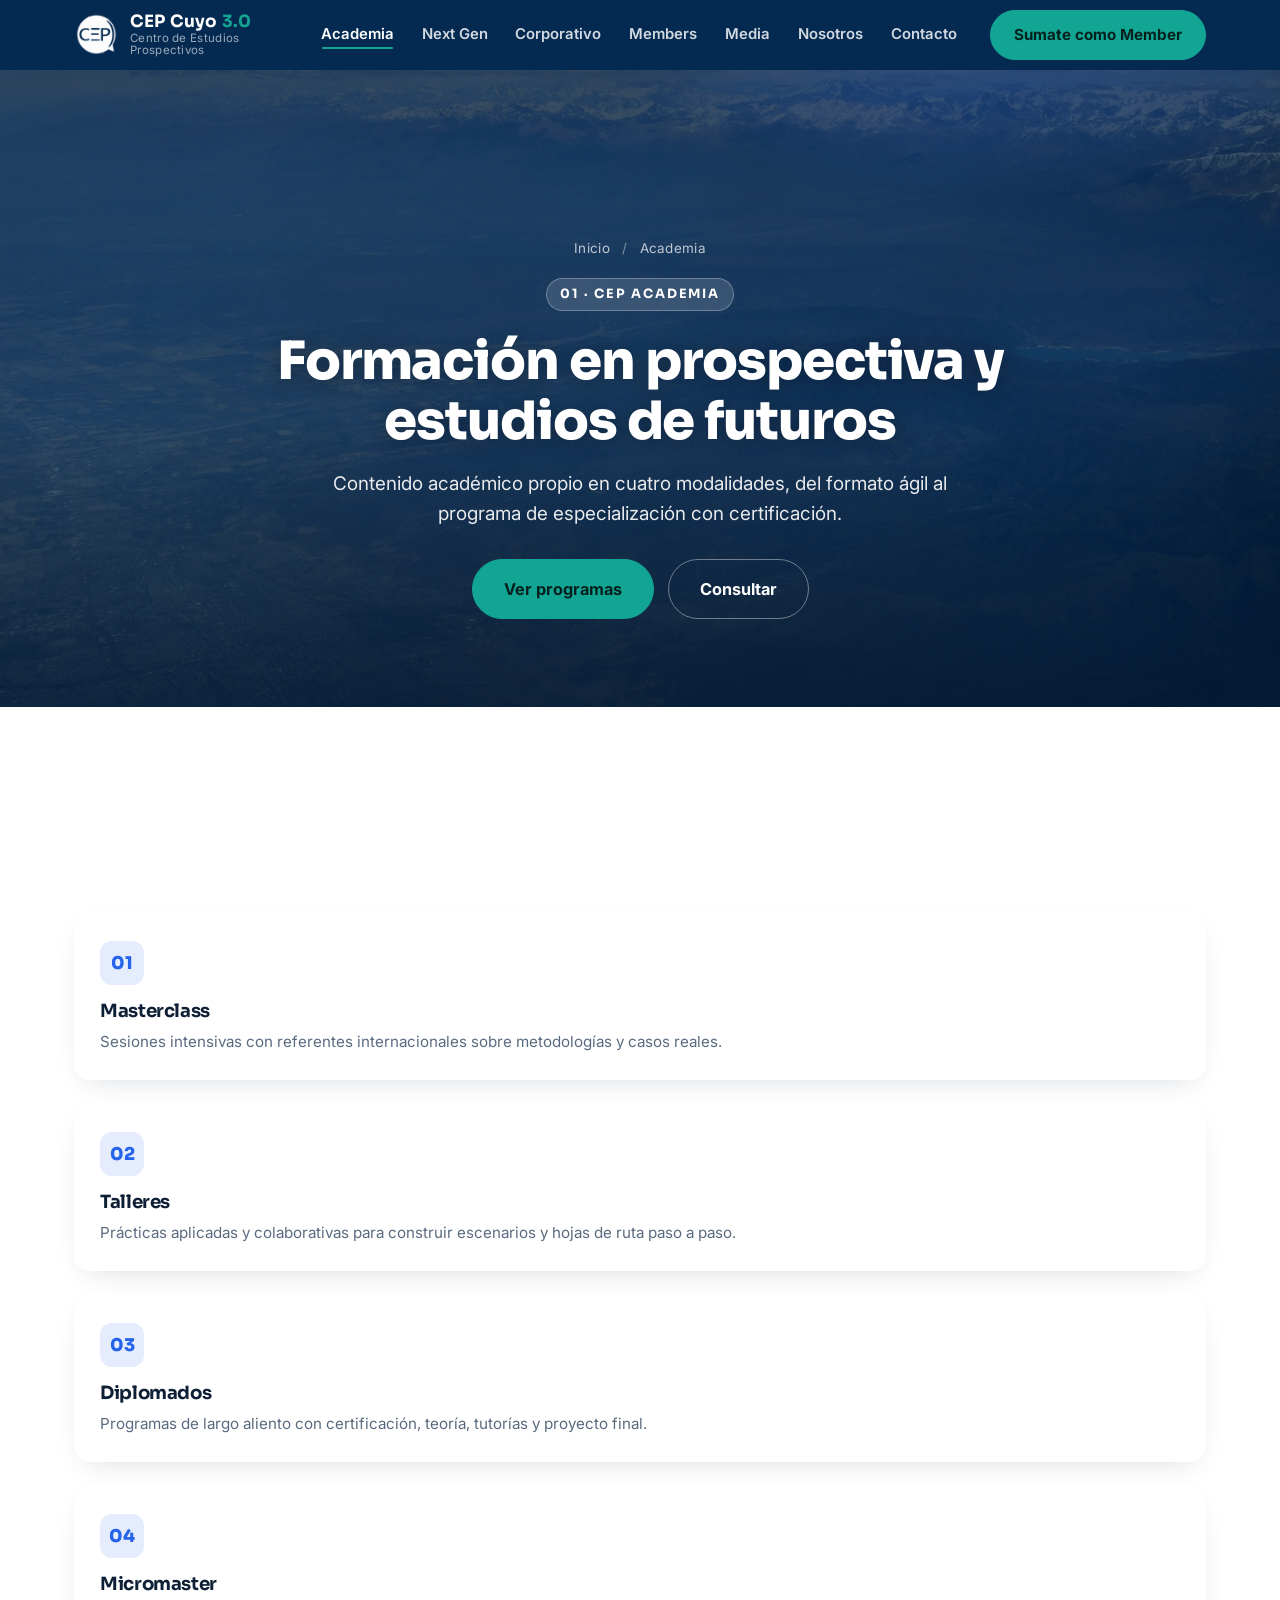
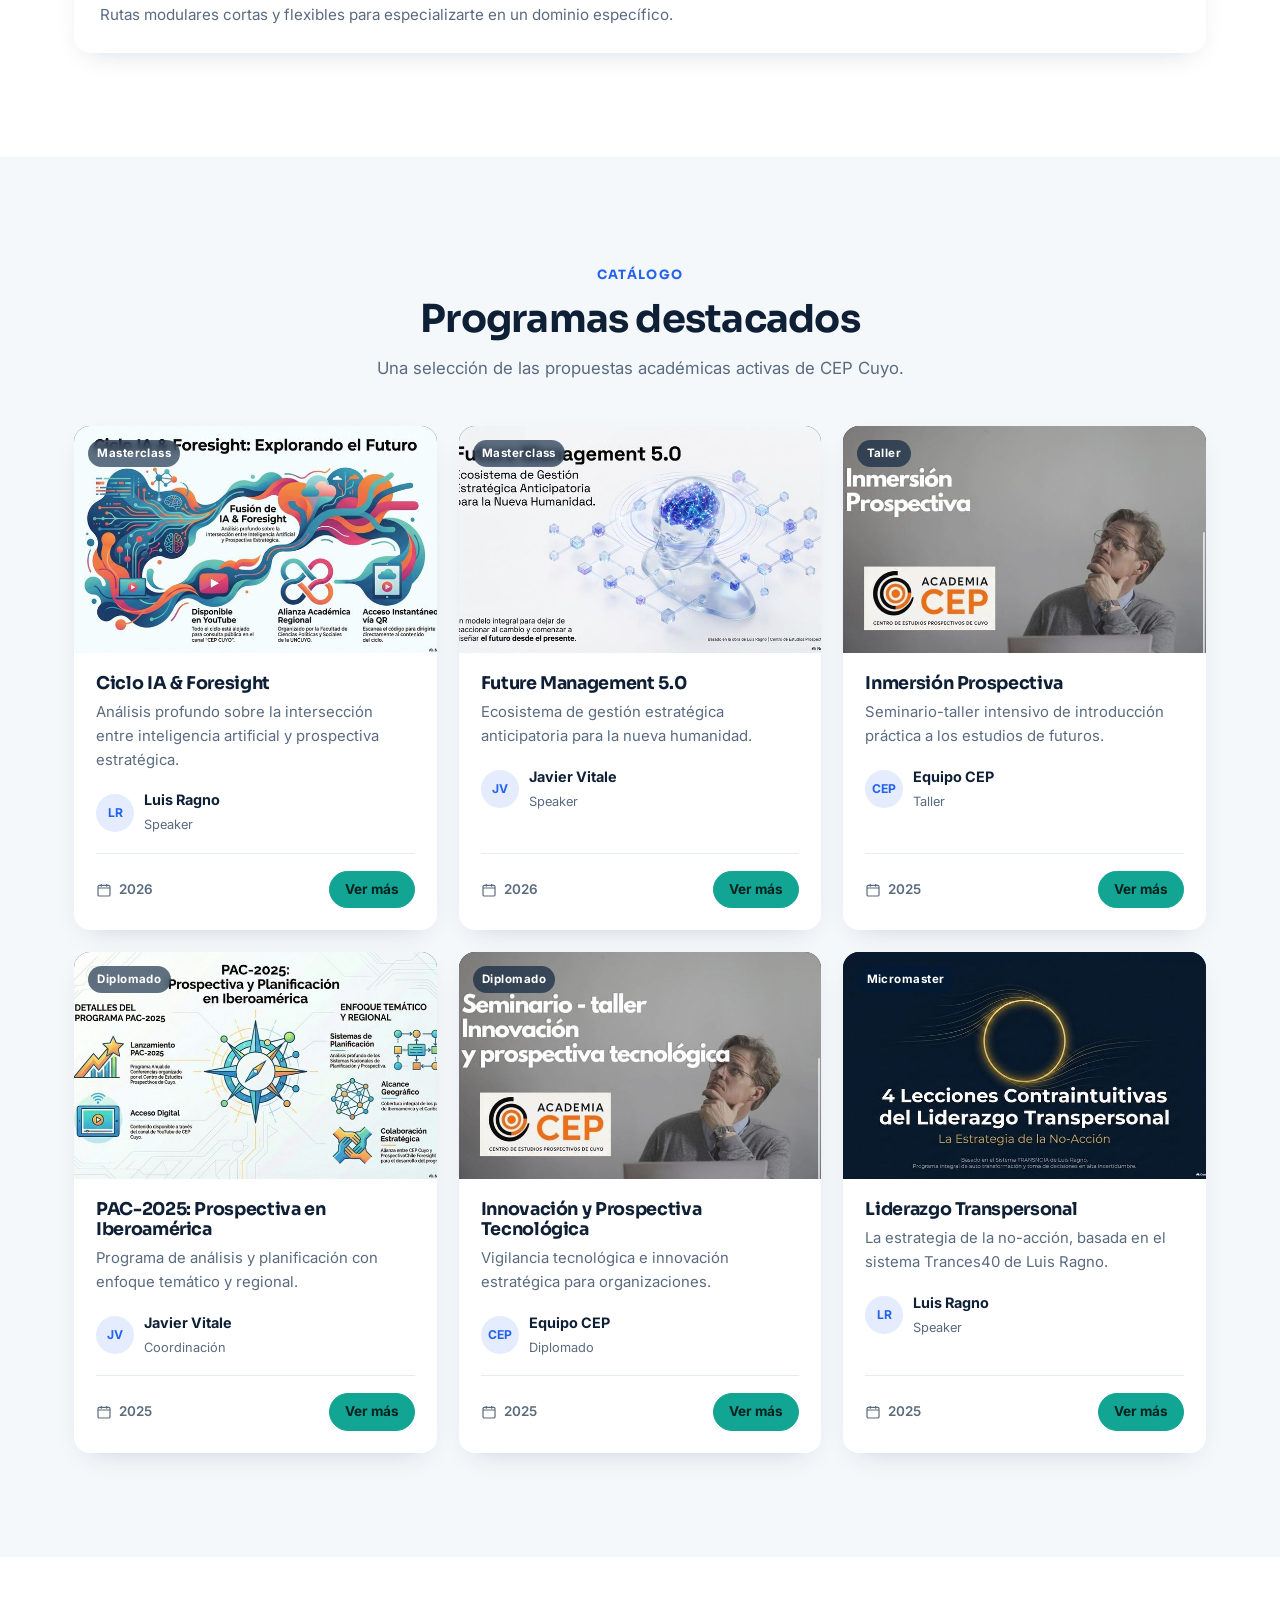
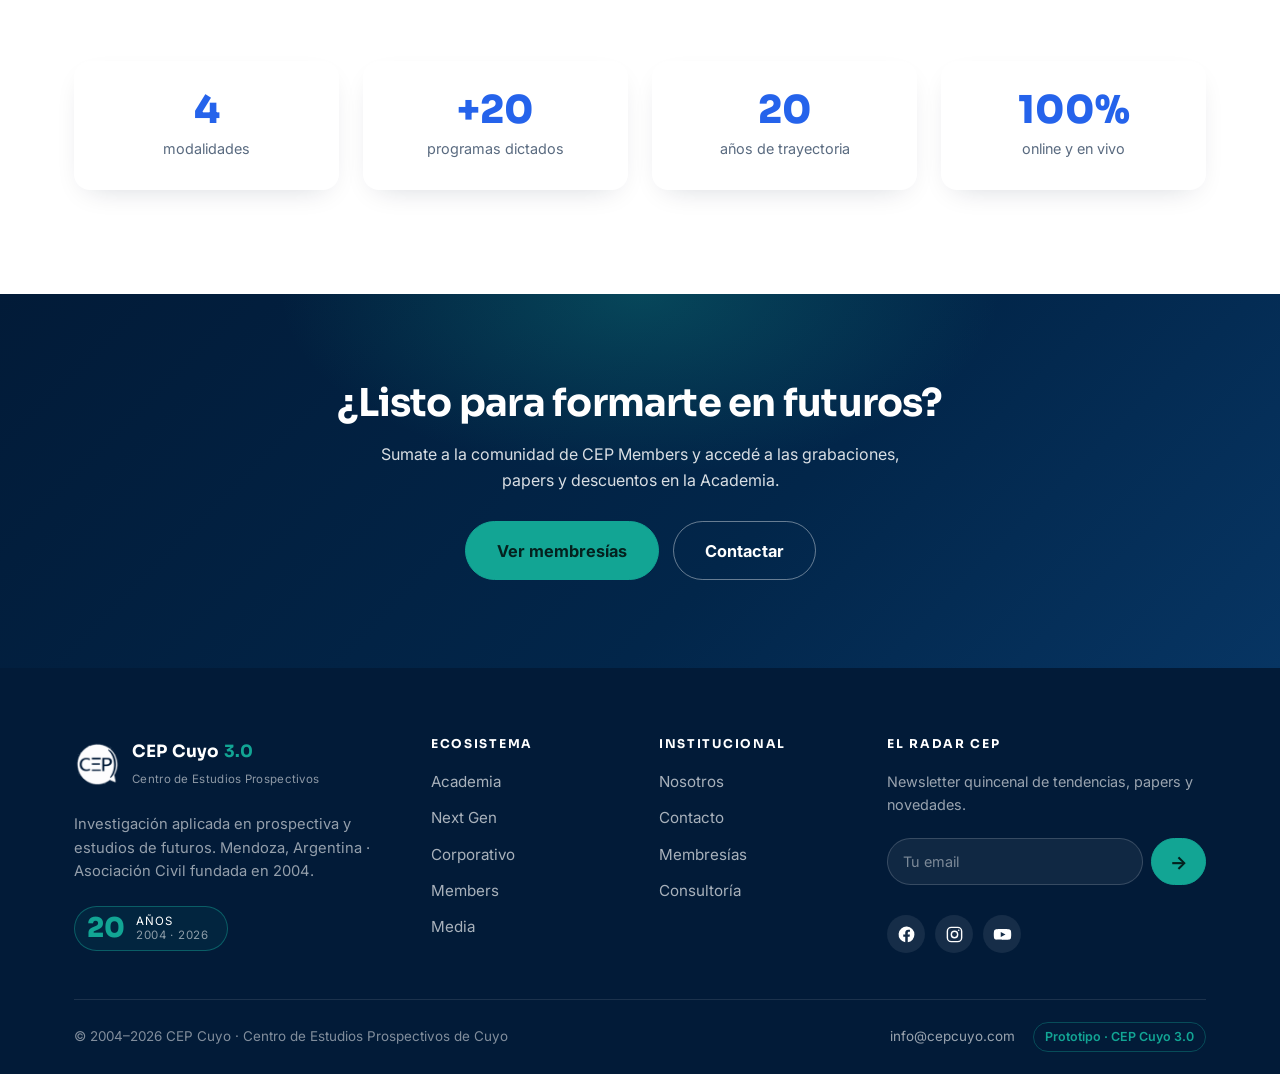
==== commit 651eb7d6: "Footer profesional en todas las paginas + fix de contraste - Reemplaza el badge "20 anos" (texto osc" ====
--- a/academia.html
+++ b/academia.html
@@ -147,40 +147,55 @@
     </div>
   </section>
   <footer class="site-footer">
-    <div class="container footer-inner">
-      <div class="footer-brand">
-        <div class="footer-membrete">
-          <img src="assets/img/membrete-cep-completo.png" alt="Centro de Estudios Prospectivos de Cuyo" />
+    <div class="container">
+      <div class="footer-top">
+        <div class="footer-brand">
+          <a href="index.html" class="footer-logo">
+            <img src="assets/img/logo-cep-blanco.png" alt="CEP Cuyo" />
+            <span class="footer-logo-text"><strong>CEP Cuyo <em>3.0</em></strong><small>Centro de Estudios Prospectivos</small></span>
+          </a>
+          <p class="footer-desc">Investigación aplicada en prospectiva y estudios de futuros. Mendoza, Argentina · Asociación Civil fundada en 2004.</p>
+          <div class="footer-seal">
+            <span class="seal-num">20</span>
+            <span class="seal-txt">Años<em>2004 · 2026</em></span>
+          </div>
         </div>
-        <p>Investigación aplicada en prospectiva y estudios de futuros. Mendoza, Argentina · Asociación Civil fundada en 2004.</p>
-        <div class="footer-social">
-          <a href="https://facebook.com/cepcuyo" target="_blank" rel="noopener" aria-label="Facebook"><svg viewBox="0 0 24 24" fill="currentColor"><path d="M22 12a10 10 0 10-11.6 9.9v-7H7.9V12h2.5V9.8c0-2.5 1.5-3.9 3.8-3.9 1.1 0 2.2.2 2.2.2v2.5h-1.2c-1.2 0-1.6.8-1.6 1.6V12h2.7l-.4 2.9h-2.3v7A10 10 0 0022 12z"/></svg></a>
-          <a href="https://instagram.com/cepcuyo" target="_blank" rel="noopener" aria-label="Instagram"><svg viewBox="0 0 24 24" fill="none" stroke="currentColor" stroke-width="1.8"><rect x="3" y="3" width="18" height="18" rx="5"/><circle cx="12" cy="12" r="4"/><circle cx="17.3" cy="6.7" r="1" fill="currentColor" stroke="none"/></svg></a>
-          <a href="https://youtube.com/@cepcuyo" target="_blank" rel="noopener" aria-label="YouTube"><svg viewBox="0 0 24 24" fill="currentColor"><path d="M23 12s0-3.2-.4-4.7a2.5 2.5 0 00-1.7-1.7C19.3 5.2 12 5.2 12 5.2s-7.3 0-8.9.4A2.5 2.5 0 001.4 7.3C1 8.8 1 12 1 12s0 3.2.4 4.7a2.5 2.5 0 001.7 1.7c1.6.4 8.9.4 8.9.4s7.3 0 8.9-.4a2.5 2.5 0 001.7-1.7C23 15.2 23 12 23 12zM9.8 15.3V8.7l6 3.3-6 3.3z"/></svg></a>
+        <nav class="footer-col" aria-label="Ecosistema">
+          <h4>Ecosistema</h4>
+          <a href="academia.html">Academia</a>
+          <a href="next-gen.html">Next Gen</a>
+          <a href="corporativo.html">Corporativo</a>
+          <a href="members.html">Members</a>
+          <a href="media.html">Media</a>
+        </nav>
+        <nav class="footer-col" aria-label="Institucional">
+          <h4>Institucional</h4>
+          <a href="nosotros.html">Nosotros</a>
+          <a href="contacto.html">Contacto</a>
+          <a href="members.html">Membresías</a>
+          <a href="corporativo.html">Consultoría</a>
+        </nav>
+        <div class="footer-col footer-connect">
+          <h4>El Radar CEP</h4>
+          <p>Newsletter quincenal de tendencias, papers y novedades.</p>
+          <form class="footer-form" id="newsletterForm">
+            <input type="email" placeholder="Tu email" aria-label="Tu email" required />
+            <button type="submit" class="btn btn-teal" aria-label="Suscribirse">&#8594;</button>
+          </form>
+          <p id="newsletterNote" class="footer-note" hidden>¡Gracias! Te sumamos a la lista (demo).</p>
+          <div class="footer-social">
+            <a href="https://facebook.com/cepcuyo" target="_blank" rel="noopener" aria-label="Facebook"><svg viewBox="0 0 24 24" fill="currentColor"><path d="M22 12a10 10 0 10-11.6 9.9v-7H7.9V12h2.5V9.8c0-2.5 1.5-3.9 3.8-3.9 1.1 0 2.2.2 2.2.2v2.5h-1.2c-1.2 0-1.6.8-1.6 1.6V12h2.7l-.4 2.9h-2.3v7A10 10 0 0022 12z"/></svg></a>
+            <a href="https://instagram.com/cepcuyo" target="_blank" rel="noopener" aria-label="Instagram"><svg viewBox="0 0 24 24" fill="none" stroke="currentColor" stroke-width="1.8"><rect x="3" y="3" width="18" height="18" rx="5"/><circle cx="12" cy="12" r="4"/><circle cx="17.3" cy="6.7" r="1" fill="currentColor" stroke="none"/></svg></a>
+            <a href="https://youtube.com/@cepcuyo" target="_blank" rel="noopener" aria-label="YouTube"><svg viewBox="0 0 24 24" fill="currentColor"><path d="M23 12s0-3.2-.4-4.7a2.5 2.5 0 00-1.7-1.7C19.3 5.2 12 5.2 12 5.2s-7.3 0-8.9.4A2.5 2.5 0 001.4 7.3C1 8.8 1 12 1 12s0 3.2.4 4.7a2.5 2.5 0 001.7 1.7c1.6.4 8.9.4 8.9.4s7.3 0 8.9-.4a2.5 2.5 0 001.7-1.7C23 15.2 23 12 23 12zM9.8 15.3V8.7l6 3.3-6 3.3z"/></svg></a>
+          </div>
         </div>
       </div>
-      <nav class="footer-nav" aria-label="Secciones">
-        <h4>Ecosistema</h4>
-        <a href="academia.html">CEP Academia</a>
-        <a href="next-gen.html">CEP Next Gen</a>
-        <a href="corporativo.html">CEP Corporativo</a>
-        <a href="members.html">CEP Members</a>
-        <a href="media.html">CEP Media</a>
-        <a href="nosotros.html">Nosotros</a>
-        <a href="contacto.html">Contacto</a>
-      </nav>
-      <div class="footer-contact">
-        <h4>Contacto</h4>
-        <p>Mendoza, Argentina</p>
-        <p><a href="mailto:info@cepcuyo.com">info@cepcuyo.com</a></p>
-        <p>Facebook · Instagram · YouTube: <span>@cepcuyo</span></p>
-        <img src="assets/img/badge-cep-20-anos.png" alt="20 años · 2004-2024" class="footer-badge" />
-      </div>
-    </div>
-    <div class="footer-bottom">
-      <div class="container">
-        <span>© 2004-2026 CEP Cuyo · Centro de Estudios Prospectivos de Cuyo</span>
-        <span class="proto-tag">Prototipo de rediseño · CEP Cuyo 3.0</span>
+      <div class="footer-bottom">
+        <span>© 2004–2026 CEP Cuyo · Centro de Estudios Prospectivos de Cuyo</span>
+        <div class="footer-bottom-right">
+          <a href="mailto:info@cepcuyo.com">info@cepcuyo.com</a>
+          <span class="proto-tag">Prototipo · CEP Cuyo 3.0</span>
+        </div>
       </div>
     </div>
   </footer>
--- a/style.css
+++ b/style.css
@@ -406,27 +406,51 @@
 /* =========================================================
    FOOTER
    ========================================================= */
-.site-footer { background: var(--navy-deep); color: rgba(255,255,255,.8); }
-.footer-inner { display: grid; grid-template-columns: 1.5fr 1fr 1.2fr; gap: 44px; padding-top: 64px; padding-bottom: 48px; }
-.footer-membrete { background: #fff; border-radius: var(--radius-sm); padding: 14px 16px; display: inline-block; max-width: 320px; }
-.footer-membrete img { width: 100%; }
-.footer-brand > p { margin-top: 18px; font-size: .92rem; color: rgba(255,255,255,.62); max-width: 340px; }
-.footer-social { display: flex; gap: 12px; margin-top: 20px; }
-.footer-social a { width: 40px; height: 40px; border-radius: 50%; display: flex; align-items: center; justify-content: center; background: rgba(255,255,255,.08); color: #fff; transition: background .2s var(--ease), transform .2s var(--ease); }
-.footer-social a svg { width: 20px; height: 20px; }
+.site-footer { background: var(--navy-deep); color: rgba(255,255,255,.72); }
+.footer-top { display: grid; grid-template-columns: 1.7fr 1fr 1fr 1.4fr; gap: 44px; padding: 70px 0 46px; }
+
+/* Marca */
+.footer-logo { display: inline-flex; align-items: center; gap: 12px; }
+.footer-logo img { width: 46px; height: 46px; object-fit: contain; }
+.footer-logo-text strong { display: block; font-family: var(--font-head); color: #fff; font-size: 1.06rem; letter-spacing: .2px; }
+.footer-logo-text strong em { color: var(--teal); font-style: normal; }
+.footer-logo-text small { color: rgba(255,255,255,.55); font-size: .72rem; letter-spacing: .3px; }
+.footer-desc { margin: 18px 0 0; font-size: .92rem; color: rgba(255,255,255,.58); max-width: 320px; }
+
+/* Sello 20 años (CSS, alto contraste) */
+.footer-seal { display: inline-flex; align-items: center; gap: 11px; margin-top: 22px; padding: 8px 18px 8px 12px; border: 1px solid rgba(18,165,148,.45); border-radius: 999px; background: rgba(18,165,148,.08); }
+.footer-seal .seal-num { font-family: var(--font-head); font-weight: 800; font-size: 1.7rem; color: var(--teal); line-height: 1; }
+.footer-seal .seal-txt { font-size: .72rem; line-height: 1.2; color: #fff; text-transform: uppercase; letter-spacing: .1em; }
+.footer-seal .seal-txt em { display: block; color: rgba(255,255,255,.55); font-style: normal; letter-spacing: .06em; }
+
+/* Columnas */
+.footer-col { display: flex; flex-direction: column; gap: 12px; }
+.footer-col h4 { color: #fff; font-family: var(--font-head); font-size: .76rem; letter-spacing: .14em; text-transform: uppercase; margin-bottom: 6px; }
+.footer-col a { color: rgba(255,255,255,.66); font-size: .95rem; width: fit-content; transition: color .2s var(--ease); }
+.footer-col a:hover { color: var(--teal); }
+.footer-connect p { font-size: .9rem; color: rgba(255,255,255,.6); margin: 0 0 4px; }
+
+/* Newsletter */
+.footer-form { display: flex; gap: 8px; margin-top: 6px; }
+.footer-form input { flex: 1; min-width: 0; font: inherit; font-size: .9rem; padding: 11px 15px; border-radius: 999px; border: 1px solid rgba(255,255,255,.16); background: rgba(255,255,255,.06); color: #fff; transition: border-color .2s var(--ease), background .2s var(--ease); }
+.footer-form input::placeholder { color: rgba(255,255,255,.45); }
+.footer-form input:focus { outline: none; border-color: var(--teal); background: rgba(255,255,255,.1); }
+.footer-form .btn { --btn-pad: .5em; padding: 0 18px; font-size: 1.15rem; line-height: 1; }
+.footer-note { font-size: .82rem; color: var(--teal); margin-top: 10px; }
+
+/* Redes */
+.footer-social { display: flex; gap: 10px; margin-top: 18px; }
+.footer-social a { width: 38px; height: 38px; border-radius: 50%; display: flex; align-items: center; justify-content: center; background: rgba(255,255,255,.08); color: #fff; transition: background .2s var(--ease), transform .2s var(--ease); }
+.footer-social a svg { width: 19px; height: 19px; }
 .footer-social a:hover { background: var(--teal-strong); transform: translateY(-3px); }
-.footer-nav, .footer-contact { display: flex; flex-direction: column; gap: 10px; }
-.footer-nav h4, .footer-contact h4 { color: #fff; font-family: var(--font-head); font-size: .78rem; letter-spacing: .12em; text-transform: uppercase; margin-bottom: 6px; }
-.footer-nav a { color: rgba(255,255,255,.7); font-size: .95rem; transition: color .2s var(--ease); width: fit-content; }
-.footer-nav a:hover { color: var(--teal); }
-.footer-contact p { font-size: .95rem; color: rgba(255,255,255,.7); }
-.footer-contact a { color: var(--teal); }
-.footer-contact span { color: #fff; font-weight: 600; }
-.footer-badge { width: 150px; margin-top: 14px; border-radius: 8px; }
-.footer-bottom { box-shadow: inset 0 1px 0 rgba(255,255,255,.10); padding: 20px 0; }
-.footer-bottom .container { display: flex; justify-content: space-between; align-items: center; gap: 16px; flex-wrap: wrap; }
-.footer-bottom span { font-size: .84rem; color: rgba(255,255,255,.5); }
-.proto-tag { color: var(--teal) !important; padding: .3em .9em; font-weight: 600; border: 1px solid rgba(18,165,148,.35); border-radius: 999px; }
+
+/* Barra inferior */
+.footer-bottom { border-top: 1px solid rgba(255,255,255,.1); padding: 22px 0; display: flex; justify-content: space-between; align-items: center; gap: 16px; flex-wrap: wrap; }
+.footer-bottom > span { font-size: .84rem; color: rgba(255,255,255,.5); }
+.footer-bottom-right { display: flex; align-items: center; gap: 18px; flex-wrap: wrap; }
+.footer-bottom-right a { font-size: .84rem; color: rgba(255,255,255,.6); }
+.footer-bottom-right a:hover { color: var(--teal); }
+.proto-tag { color: var(--teal); font-size: .78rem; padding: .32em .9em; font-weight: 600; border: 1px solid rgba(18,165,148,.35); border-radius: 999px; }
 
 /* =========================================================
    RESPONSIVE
@@ -472,6 +496,8 @@
   .about-figure img { width: 190px; }
   .timeline { overflow-x: auto; padding-bottom: 8px; }
   .tl-step { min-width: 84px; }
+  .footer-top { grid-template-columns: 1fr 1fr; gap: 32px 40px; }
+  .footer-brand, .footer-connect { grid-column: 1 / -1; }
 }
 
 /* Teléfono */
@@ -496,8 +522,8 @@
   .social-hub { gap: 12px; }
   .social-btn { flex: 1 1 140px; justify-content: center; }
   .li-stats { padding: 16px 0; }
-  .footer-inner { grid-template-columns: 1fr; gap: 30px; padding-top: 52px; }
-  .footer-bottom .container { flex-direction: column; align-items: flex-start; gap: 10px; }
+  .footer-top { grid-template-columns: 1fr; gap: 30px; padding: 52px 0 36px; }
+  .footer-bottom { flex-direction: column; align-items: flex-start; gap: 12px; }
 }
 
 @media (max-width: 380px) {
